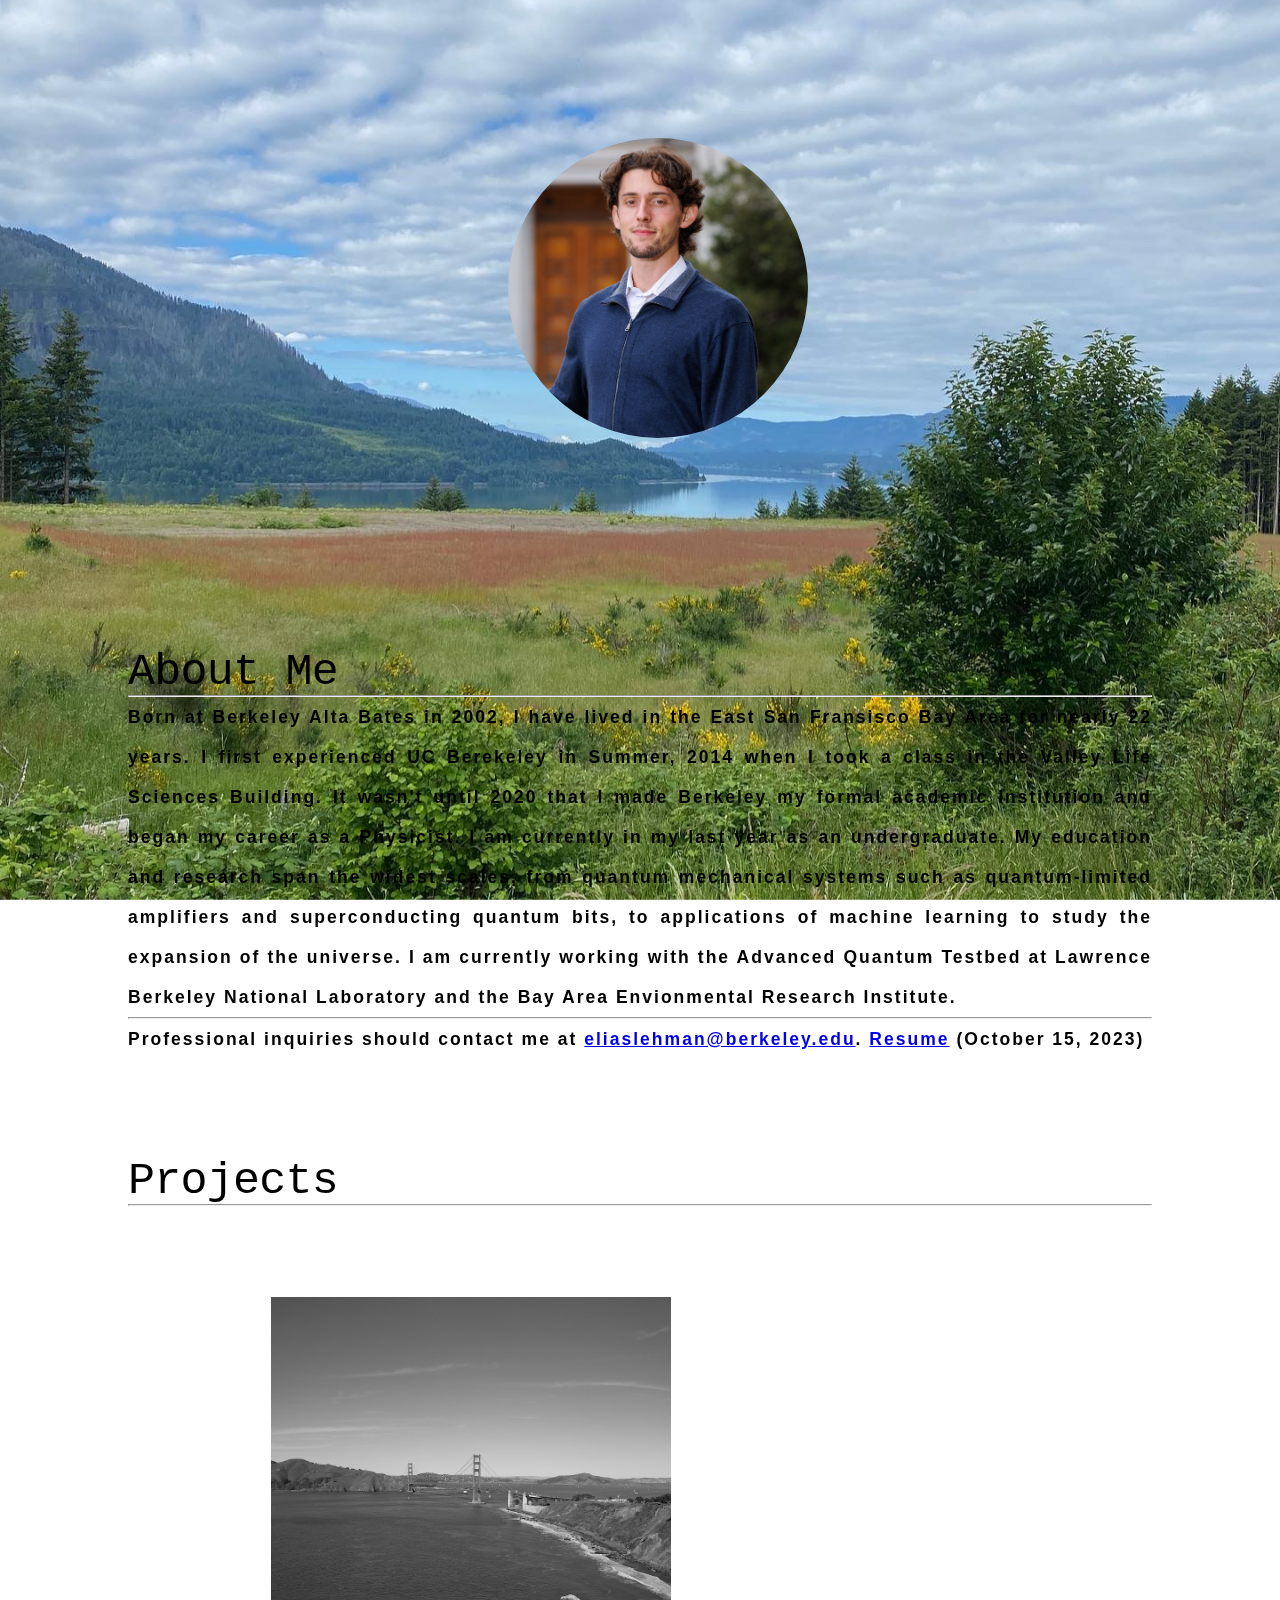
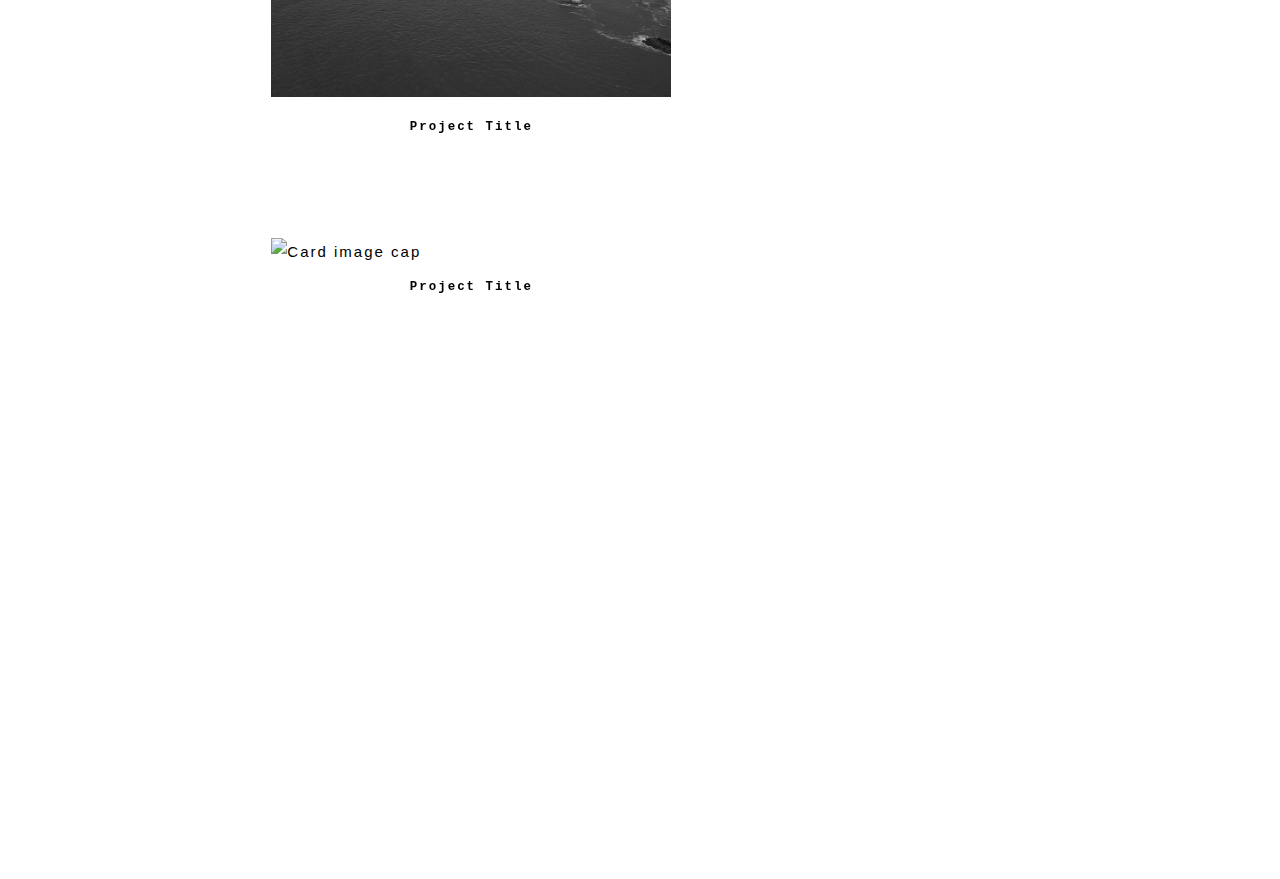
==== index.html @ db612910 "boiled down website" ====
<!DOCTYPE html>
<html lang="en">
    <head>
        <!-- Favicon -->
        <link rel="icon" type="image/png" href="images/logo.png">
        <!-- Tab name -->
        <title>EL | Home</title>
        <!-- Bootstrap core CSS -->
        <link rel="stylesheet" href="https://maxcdn.bootstrapcdn.com/bootstrap/4.0.0-alpha.6/css/bootstrap.min.css" integrity="sha384-rwoIResjU2yc3z8GV/NPeZWAv56rSmLldC3R/AZzGRnGxQQKnKkoFVhFQhNUwEyJ" crossorigin="anonymous">
        <!-- Social link CSS -->
        <link rel="stylesheet" href="https://use.fontawesome.com/releases/v5.7.2/css/all.css">
        <!-- Custom styles -->
        <link href="CSS/index.css" rel="stylesheet">
        <link href="CSS/common.css" rel="stylesheet">
        <!-- Roboto - Google Font -->
        <link href="https://fonts.googleapis.com/css?family=Roboto" rel="stylesheet">
        <meta name="viewport" content="width=device-width, initial-scale=1.0">
        <!-- Bootstrap core JavaScript -->
        <script src="https://ajax.googleapis.com/ajax/libs/jquery/3.2.1/jquery.min.js"></script>
        <script src="https://cdnjs.cloudflare.com/ajax/libs/popper.js/1.12.9/umd/popper.min.js" integrity="sha384-ApNbgh9B+Y1QKtv3Rn7W3mgPxhU9K/ScQsAP7hUibX39j7fakFPskvXusvfa0b4Q" crossorigin="anonymous"></script>
        <script src="https://maxcdn.bootstrapcdn.com/bootstrap/4.0.0/js/bootstrap.min.js" integrity="sha384-JZR6Spejh4U02d8jOt6vLEHfe/JQGiRRSQQxSfFWpi1MquVdAyjUar5+76PVCmYl" crossorigin="anonymous"></script>
        <script src="https://cdnjs.cloudflare.com/ajax/libs/holder/2.9.4/holder.min.js"></script>
        <script type="text/javascript" src='index.js'></script>
        <!-- ENABLES TOOLTIP -->
        <script>
        $(document).ready(function() {
        $('[data-toggle="tooltip"]').tooltip();
        });
        </script>
    </head>
    <body>
        <!--BODY OF THE WEBSITE + FIRST PARALLAX -->
        
       <div class="bgimg-1" style="background-color: black;">
            <!-- NAVBAR -->
            <img class="logo" style="object-fit: cover; position: fixed; width: 100%; height: 100%;" src="images/hood-river.JPG">
            <div class="caption">
                <span class="border">
                    <img class="profile" src="images/Elias Lehman_2022101_212020_Zach Franzen.png">
                </span>
            </div>
        </div>

        <div class="row" id="about">
            <div class="container">
                <h2 class="featurette-heading" style="font-size: 45px;">About Me</h2>
                <hr class="featurette-divider">
                <h3 class="lead"> 
                    Born at Berkeley Alta Bates in 2002, I have lived in the East San Fransisco Bay Area for nearly 22 years. 
                    I first experienced UC Berekeley in Summer, 2014 when I took a class in the Valley Life Sciences Building.
                    It wasn't until 2020 that I made Berkeley my formal academic institution and began my career as a Physicist.
                    I am currently in my last year as an undergraduate. 
                    My education and research span the widest scales, from quantum mechanical systems such as quantum-limited amplifiers and superconducting quantum bits, 
                    to applications of machine learning to study the expansion of the universe. 
                    I am currently working with the Advanced Quantum Testbed at Lawrence Berkeley National Laboratory and the Bay Area Envionmental Research Institute.
                    <hr class="featurette-divider">
                    Professional inquiries should contact me at <a href="mailto:eliaslehman@berkeley.edu">eliaslehman@berkeley.edu</a>. <a href="images/Lehman_Resume.pdf">Resume</a>
                    (October 15, 2023)
                </h3>
            </div>
        </div>

        <div class="row" id="projects">
            <div class="container">
                <h2 class="featurette-heading" style="font-size: 45px;">Projects</h2>
                <hr class="featurette-divider">

                <div class="row" style="justify-content: space-around;">
                    <div class="col">
                        <div class="rounded card">
                            <img class="rounded img-fluid" src="images/drone.jpeg" alt="Card image cap">
                            <div class="middle">Project Description</div>
                            <h5 class="card-text">Project Title</h5>
                        </div>
                    </div>
                    <div class="col">
                        <div class="rounded card">
                            <img class="rounded img-fluid" src="images/Andris Huang_2022101_211131_Zach Franzen.JPG" alt="Card image cap">
                            <h5 class="card-text">Project Title</h5>
                        </div>
                    </div>
                </div>

            </div>
        </div>
<!-- 
        <div class="row" id="team" style="text-align: center;">
            <div class="container">
                <h2 class="featurette-heading" style="font-size: 45px;">Projects
                <hr class="featurette-divider" style="color: white;">
            </div>
            <div class="row" style="justify-content: space-around;">
                <div class="col">
                    <div class="rounded card">
                        <img class="rounded img-fluid" src="images/Andris Huang_2022101_211131_Zach Franzen.JPG" alt="Card image cap">
                        <div class="middle">I am a 3rd year undergraduate student in Physics and CS. My past with quantum computing predates my first year at Berkeley. Personally, I’m a physicist by heart and a strong believer of the Bousso-Susskind Multiverse Interpretation of Quantum Mechanics. Reach out to me on 
                            <a href="https://www.linkedin.com/in/andris-huang/">LinkedIn</a> or <a href="mailto:andrewhz@berkeley.edu">email</a>!
                        </div>
                        <h5 class="card-text">Andris Huang</br>Co-President</br>Physics & CS</h5>
                    </div>
                </div>
                <div class="col">
                    <div class="rounded card">
                        <img class="rounded img-fluid" src="images/Jenny.png" alt="Card image cap">
                        <div class="middle">Hi, I'm a second year physics and CS undergrad who loves both the hardware and theory aspect of quantum computing, currently doing research on superconducting qubits. I was part of QCB's student-led research group focusing on quantum simulation. In my free time, I enjoy going on long walks and bouldering. Feel free to reach out to me via <a href="https://www.linkedin.com/in/jenny-chen-a64274255/">LinkedIn</a> or <a href="mailto:jennychen42@berkeley.edu">email</a>, or you can usually find me in the physics building!</div>
                        <h5 class="card-text">Jenny Chen</br>Co-President</br>Physics & CS</h5>
                    </div>
                </div>
            </div>
            <div class="row" style="justify-content: space-around;">
                <div class="col">
                    <div class="rounded card">
                        <img class="rounded img-fluid" src="images/Samyak Surti_2022101_212409_Zach Franzen.JPG" alt="Card image cap">
                        <div class="middle">Hey guys, my name is Samyak, I'm a 3rd-year double-majoring in Mathematics and Computer Science. I'm very interested in quantum error correction, especially QLDPC codes. This term, I'll be helping organize QC@B's Quantum Undergraduate Opportunities in Research Program. In the past, I co-led the club's journal club. You can reach me at my <a href="https://www.linkedin.com/in/spsurti/">LinkedIn</a> or my <a href="mailto:spsurti@berkeley.edu">email</a>!
                        </div>
                        <h5 class="card-text">Samyak Surti</br>VP of Research</br>Math & Computer Science</h5>
                    </div>
                </div>
                <div class="col" style="width: 50%;">
                    <div class="rounded card">
                        <img class="rounded img-fluid" src="images/NathanS.jpg" alt="Card image cap">
                        <div class="middle">I'm Nathan, a Physics / Math major graduating in 2025. I'm interested in quantum information, particularly algorithmic improvements and experimental AMO. I also like to play the clarinet and read books, so if you have any recommendations please send them my way!</div>
                        <h5 class="card-text">Nathan Song</br>VP of External</br>Physics & Math</h5>
                    </div>
                </div>
            </div>
            <div class="row" style="justify-content: space-around;">
                <div class="col">
                    <div class="rounded card">
                        <img class="rounded img-fluid" src="images/Elias Lehman_2022101_212020_Zach Franzen.JPG" alt="Card image cap">
                        <div class="middle">Hey, Elias here. I'm a former Co-President of QCB and researcher at the Institue for Quantum Computing. I currently research superconducting qubits at LBNL's Advanced Quantum Testbed and manage this website. I love talking science, philosophy, music, and cuisine. Ping me for coffee this Fall via <a href="https://www.linkedin.com/in/elias-lehman/">LinkedIn</a> or <a href="mailto:eliaslehman@berkeley.edu">email</a>.
                        </div>
                        <h5 class="card-text">Elias Lehman</br>Community Lead</br>Physics & EECS (minor)</h5>
                    </div>
                </div>
            </div>
        </div> -->

        
        <!-- FOOTER -->
        <!--#include file="footer.shtml" -->
    </body>
</html>
---- CSS/index.css ----
body,
html {
    height: 100%;
    margin: 0;
    font: 400 15px/1.8 "Verdana", sans-serif;
    letter-spacing: 2px;
    color: #000000;
    /*"Open Sans", "Helvetica Neue", Helvetica, Arial, sans-serif;*/
    max-width: 100%;
    /*overflow-x: hidden;*/
}

.bgimg-1,
.bgimg-2,
.bgimg-3 {
    background-attachment: fixed;
    background-position: center;
    background-repeat: no-repeat;
    background-size: cover;
    position: relative;
}

.profile { 
    height: 15em;
    width: 15em;
    border-radius: 50%;
    object-fit: cover;
}

.video .overlay {
    height: 100%;
    width: 100%;
    position: absolute;
    top: 0px;
    left: 0px;
    z-index: 2;
    background: rgb(0, 0, 0);
}

.p {
    color: #232323;
}

.h1 {
    color: #232323;
}

.h2 {
    color: #232323;
}

.h3 {
    color: #000000;
}

.h4 {
    color: #000000;
}

.bgimg-1 {

    /*background-color: #1E1E1E;*/
    /*background: linear-gradient(to right, #282828, #1E1E1E);*/
    height: 600px;
    opacity: 1;
}

.row {
    align-items: center; 
    position: relative;
    background-color: rgba(255, 255, 255, 0);
    padding: 50px 10%;
    /*text-align: justify;*/
}

.fade-in-section {
    opacity: 0;
    transform: translateY(20vh);
    visibility: hidden;
    transition: opacity 0.6s ease-out, transform 1.2s ease-out, visibility 1200ms ease-out;
    will-change: opacity, transform, visibility;
  }

.fade-in-section.is-visible {
    opacity: 1;
    transform: none;
    visibility: visible;
}

.lead {
    text-align: justify;
}

.carousel-item {
    height: 600px;
    width: 100%;
}

.carousel-inner{
    align-items: bottom;
    width: 100%;
}

.iframe {
    box-shadow: 0px 0px 50px 0px rgba(255, 255, 255, 0.575);
}

.carousel-caption {
    justify-content: center;
    align-items: center;
    padding: 30px;
    background-color: rgb(255, 255, 255);
}

.rounded {
    background-color: rgb(255, 255, 255);
}

.card {
    height: 500px;
    width: 400px;
    margin: 5%;
}

.card:hover {
    box-shadow: 0px 0px 40px 0 rgba(255, 255, 255, 0.273);
}

.rounded.img-fluid {
    height: 400px;
    width: 400px;
    margin-bottom: .75rem;
    object-fit: cover;
    object-position: top;
    backface-visibility: hidden;
}

.card-text {
    font-family: 'Courier New', Courier, monospace;
    text-align: center;
    color: black;
}

.card-text > h5 {
    font-size: 16px;
    letter-spacing: 2px;
    font-weight: 400;
    text-transform: uppercase;
}

.card-text > p {
    font-size: 13px;
    font-weight: bold;
    margin-bottom: 0;
}

.card-text > span {
    color: rgb(0, 0, 0);
    font-weight: 400;
    font-size: 1rem;
}

.middle {
    width: 100%;
    height: 80%;
    opacity: 0;
    color: black;
    position: absolute;
    top: 40%;
    left: 50%;
    transform: translate(-50%, -50%);
    -ms-transform: translate(-50%, -50%)
}

.middle:hover {
    background-color: rgba(255, 255, 255, 0.72);
    font-family: 'Courier New', Courier, monospace;
    backdrop-filter: blur(2px);
    animation: fadeIn 1s 1 forwards;
    -webkit-animation: fadeIn 1s 1 forwards;
    -moz-animation: fadeIn 1s 1 forwards;
    -o-animation: fadeIn 1s 1 forwards;
    -ms-animation: fadeIn 1s 1 forwards;
}

.text {
    background-color: #4CAF50;
    color: white;
    font-size: 16px;
    padding: 16px 32px;
}

/*.bgimg-2 {
background-image: url("https://cdn.nanalyze.com/uploads/2016/01/Quantum-Computing-Companies-Teaser.jpeg");
min-height: 50%;
}

.bgimg-3 {
background-image: url("https://static1.squarespace.com/static/5254683be4b0dd64d4afd300/t/56719f961115e02bda9e97e3/1442853903779/shutterstock_149651078.jpg?format=2500w");
min-height: 400px;
}*/

.caption {
    position: absolute;
    left: 0;
    top: 20%;
    width: 100%;
    text-align: center;
    color: white;
    padding: 18px;
    font-size: 20px;
    letter-spacing: 4px;
    font-family: 'Roboto', sans-serif;
}

.header-text h3 {
    font-size: 85px;
    letter-spacing: 10px;
}




/*.header-animation {
    margin-top:125px;
    width: 100%;
    height: 100px;
}*/

.anim {
    margin-top: 5%;
    width: 100%;
    height: 100px;
}




/*! CSS Used from: Embedded */

* {
    margin: 0;
    padding: 0;
}

.demo a {
    /*position: absolute;*/
    /*bottom: 20px;*/
    left: 50%;
    z-index: 2;
    display: inline-block;
    -webkit-transform: translate(0, -50%);
    transform: translate(0, -50%);
    color: #fff;
    font-family: 'Roboto', sans-serif;
    letter-spacing: .1em;
    text-decoration: none;
    transition: opacity .3s;
    font-size: 18px;
}

.demo a:hover {
    opacity: .5;
}

#section01 a {
    padding-top: 50px;
}

#section01 a span {
    position: absolute;
    top: 0;
    left: 50%;
    width: 24px;
    height: 24px;
    margin-left: -12px;
    border-left: 1px solid #fff;
    border-bottom: 1px solid #fff;
    -webkit-transform: rotate(-45deg);
    transform: rotate(-45deg);
    box-sizing: border-box;
}

/*** UTILS ***/
@keyframes fadeIn  {
    0% { opacity: 0; }
    100% { opacity: 1; }
}

@-moz-keyframes fadeIn {
    0% { opacity: 0; }
    100% { opacity: 1; }
}

@-webkit-keyframes fadeIn {
    0% { opacity: 0; }
    100% { opacity: 1; }
}

@-o-keyframes fadeIn {
    0% { opacity: 0; }
    100% { opacity: 1; }
}

@-ms-keyframes fadeIn {
    0% { opacity: 0; }
    100% { opacity: 1; }
}

@keyframes fadeOut {
    0% { opacity: 1; }
    100% { opacity: 0.3; }
}

@-moz-keyframes fadeOut {
    0% { opacity: 1; }
    100% { opacity: 0.3; }
}

@-webkit-keyframes fadeOut {
    0% { opacity: 1; }
    100% { opacity: 0.3; }
}

@-o-keyframes fadeOut {
    0% { opacity: 1; }
    100% { opacity: 0.3; }
}

@-ms-keyframes fadeOut {
    0% { opacity: 1; }
    100% { opacity: 0.3; }
}
---- CSS/common.css ----
/* CSS FILE FOR COMMON ELEMENTS */
.navbar.navbar-toggleable-md.navbar-light.bg-faded {
  position: fixed;
  z-index: 16;
  width: 100%;
  background-color: rgb(137, 191, 218);
  background: rgb(137, 191, 218);
  border-color: transparent;
}

.navbar-collapse.collapse.show {
  z-index: 1;
}

.navbar-light .navbar-toggler-icon {
  background-image: url("data:image/svg+xml;charset=utf8,%3Csvg viewBox='0 0 32 32' xmlns='http://www.w3.org/2000/svg'%3E%3Cpath stroke='white' stroke-width='2' stroke-linecap='round' stroke-miterlimit='10' d='M4 8h24M4 16h24M4 24h24'/%3E%3C/svg%3E");
}

.navbar-light .navbar-nav .nav-link {
  font-family: 'Verdana', monospace;
  color: rgb(255, 255, 255);
}

.navbar-light .navbar-nav .nav-link.active {
  font-family: 'Verdana', Courier, monospace;
  color: rgb(255, 255, 255);
}

.navbar-light .navbar-nav .nav-link:hover {
  font-family: 'Verdana', monospace;
  color: rgb(215, 244, 255);
}

.navbar-nav li:hover > ul.dropdown-menu {
  font-family: 'Verdana', monospace;
  display: block;
}

/*.photo-credits {
  color: white;
  font-size: 10px; 
  position: absolute; 
  bottom: 0; right: 0
}*/
.navbar-brand > img {
  display: block;
  max-width: 150px;
  max-height: 50px;
  width: auto;
  height: auto;
}

.button {
  font-family: 'Courier New';
  color: black;
  padding: 16px 32px;
  text-align: center;
  text-decoration: none;
  display: inline-block;
  font-size: 16px;
  margin: 4px 2px;
  transition-duration: 0.2s;
  cursor: pointer;
  box-shadow: 0 12px 16px 0 rgba(255, 255, 255, 0.448);
}

.button1 {
  background-color: white; 
  box-shadow: 0px 0px 40px 0 rgba(0, 0, 0, 0.273);
  font-family: 'Verdana', monospace;
  color: black; 
}

.button1:hover {
  background-color: black; 
  color: white; 
  text-decoration: none;
}

.featurette-heading {
  font-family: 'Verdana', monospace;
  color: #000000;
  font-weight: 300;
  line-height: 1;
  letter-spacing: -.05rem;
}

.Header {
  height: 100%;
  font-family: 'Courier New';
  font-size: 70px;
  color: rgb(0, 0, 0);
  position: relative;
  text-align: center;
  padding: 50px 10%;
  background-color: #00000046;
  /*text-align: justify;*/
}

.a {
  color: #c7cdff;
}

.a:hover {
  color: #ffffff;
}

.lead {
  line-height: 40px;
}

.h4, h3, p {
  color: rgb(0, 0, 0);
  font-family:'Trebuchet MS', 'Lucida Sans Unicode', 'Lucida Grande', 'Lucida Sans', Arial, sans-serif;
}

.bgimg-2 {

  /*background-image: url(../images/image2.png);*/
  /*background-color: #1E1E1E;*/
  /*background: linear-gradient(to right, #282828 , #1E1E1E);*/
  /*min-height: 135px;*/
  margin-bottom: 50px;
  position: relative;
  background-attachment: fixed;
  background-position: center;
  background-repeat: no-repeat;
  background-size: cover;
}

.footer {
  position: relative;  /*overflow-x: hidden;*/
  width: 100%;
}

.footer > .row {
  color: rgb(255, 255, 255);
  background-color: #000000;
  padding: 50px 80px;
  text-align: justify;
  max-width: 100%;
  margin-left: auto;
  margin-right: auto;  /*min-width:100%;*/
}

.col-sm-4 {
  text-align: center;
}

/* Turn off parallax scrolling for tablets and phones */
@media only screen and (max-device-width:1024px) {
  .bgimg-1, .bgimg-2, .bgimg-3 {
    background-attachment: scroll;
  }

}
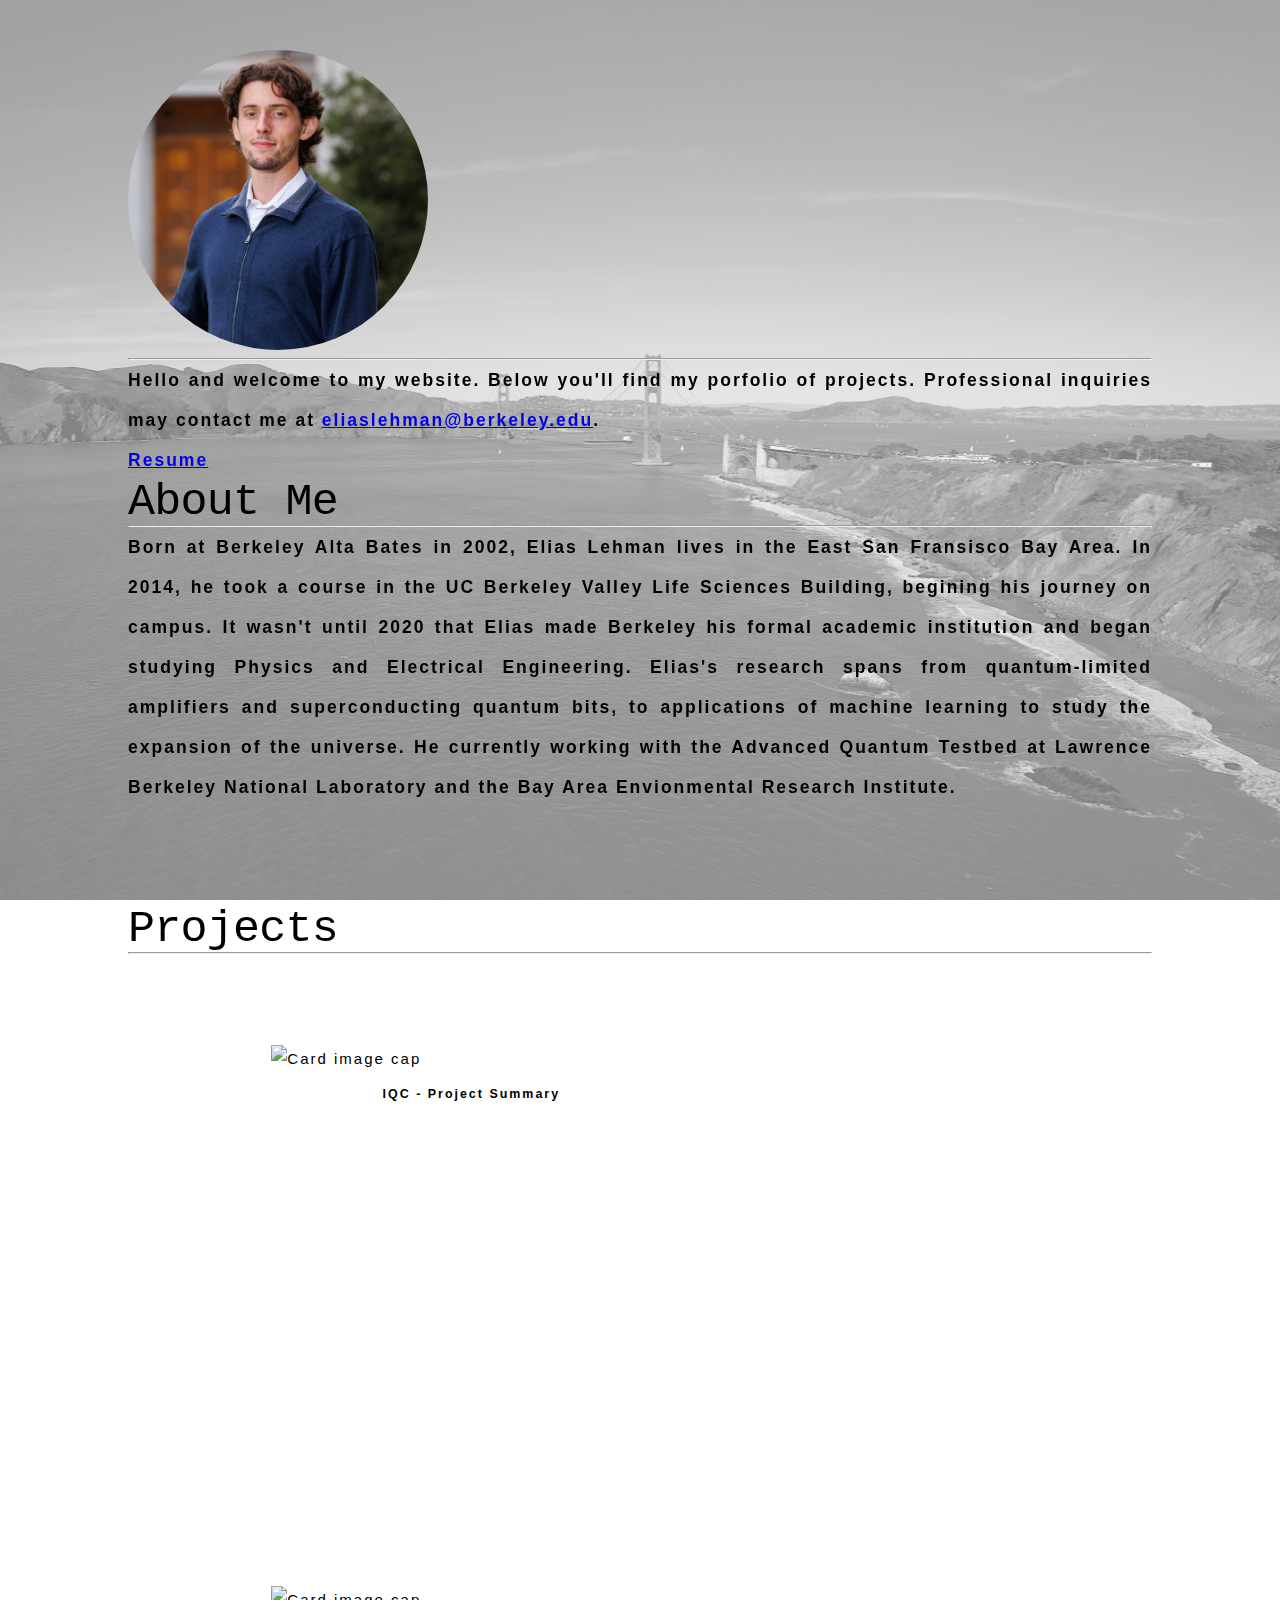
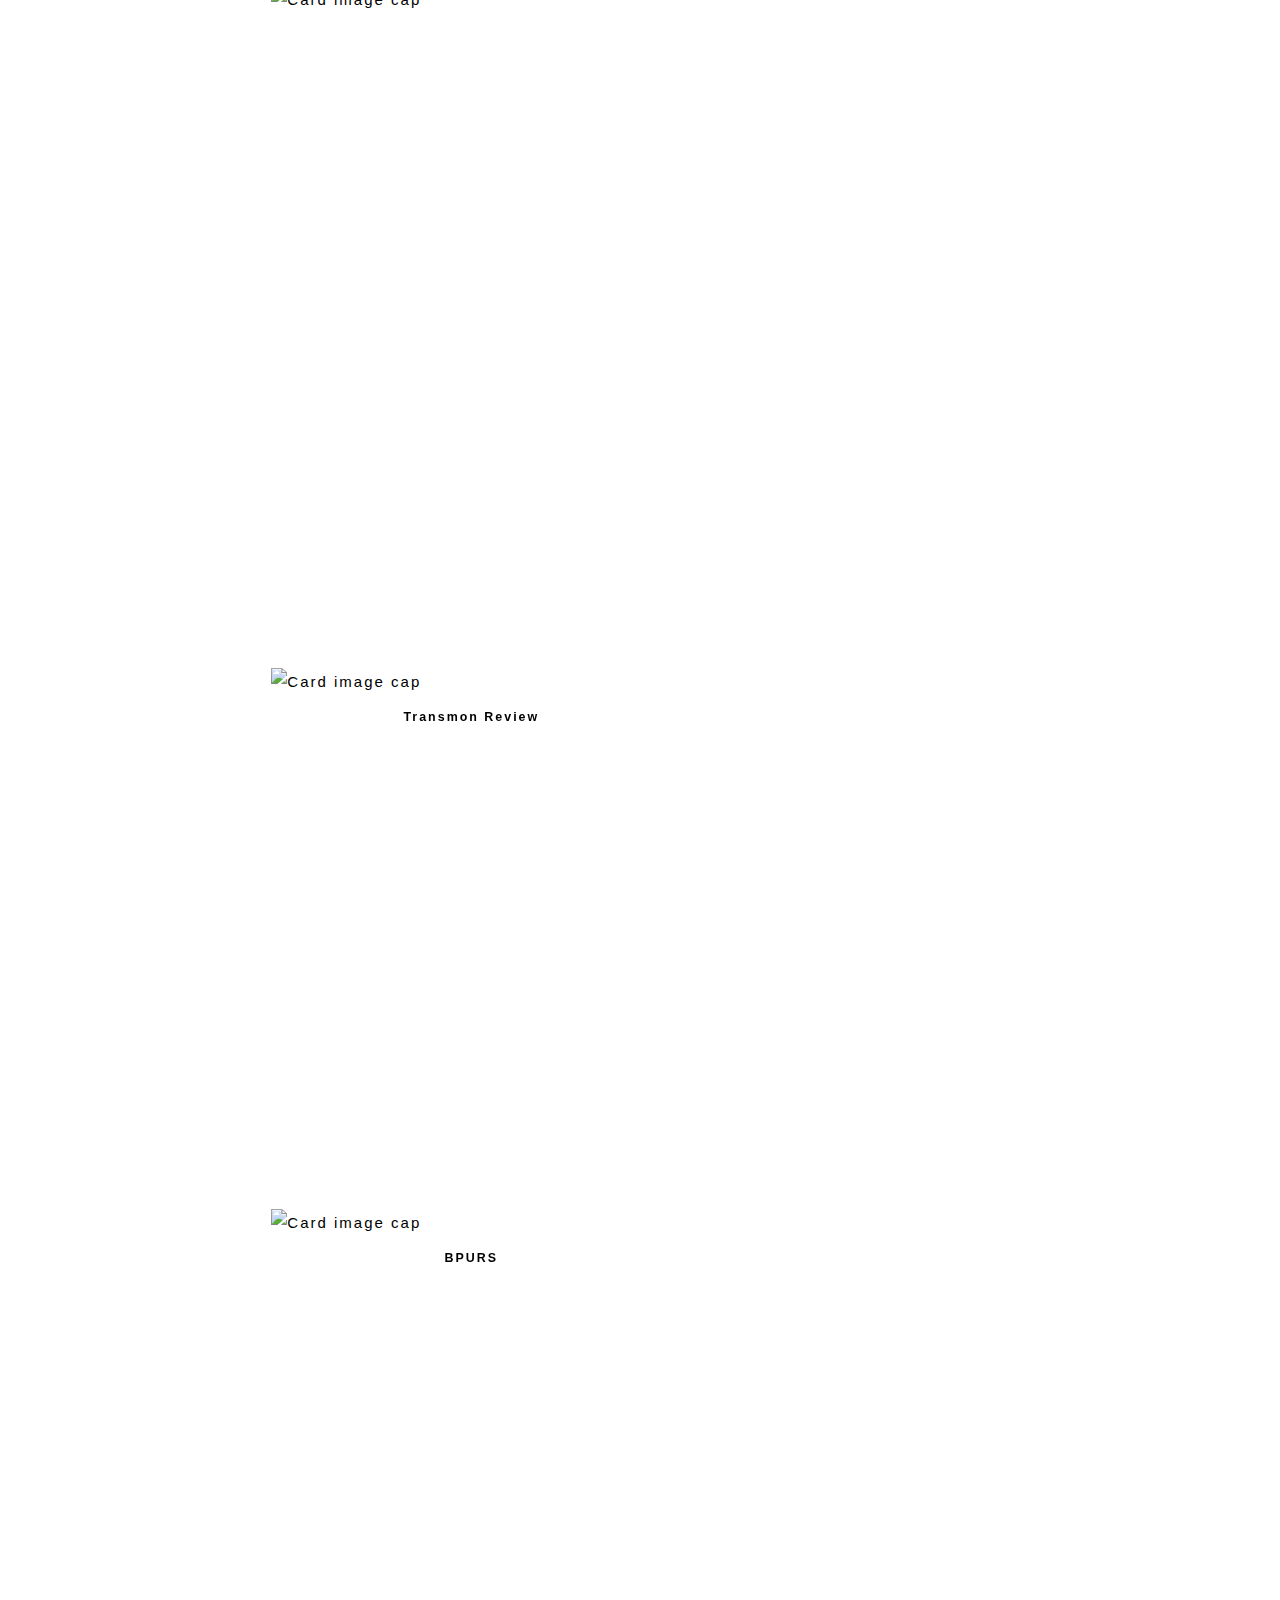
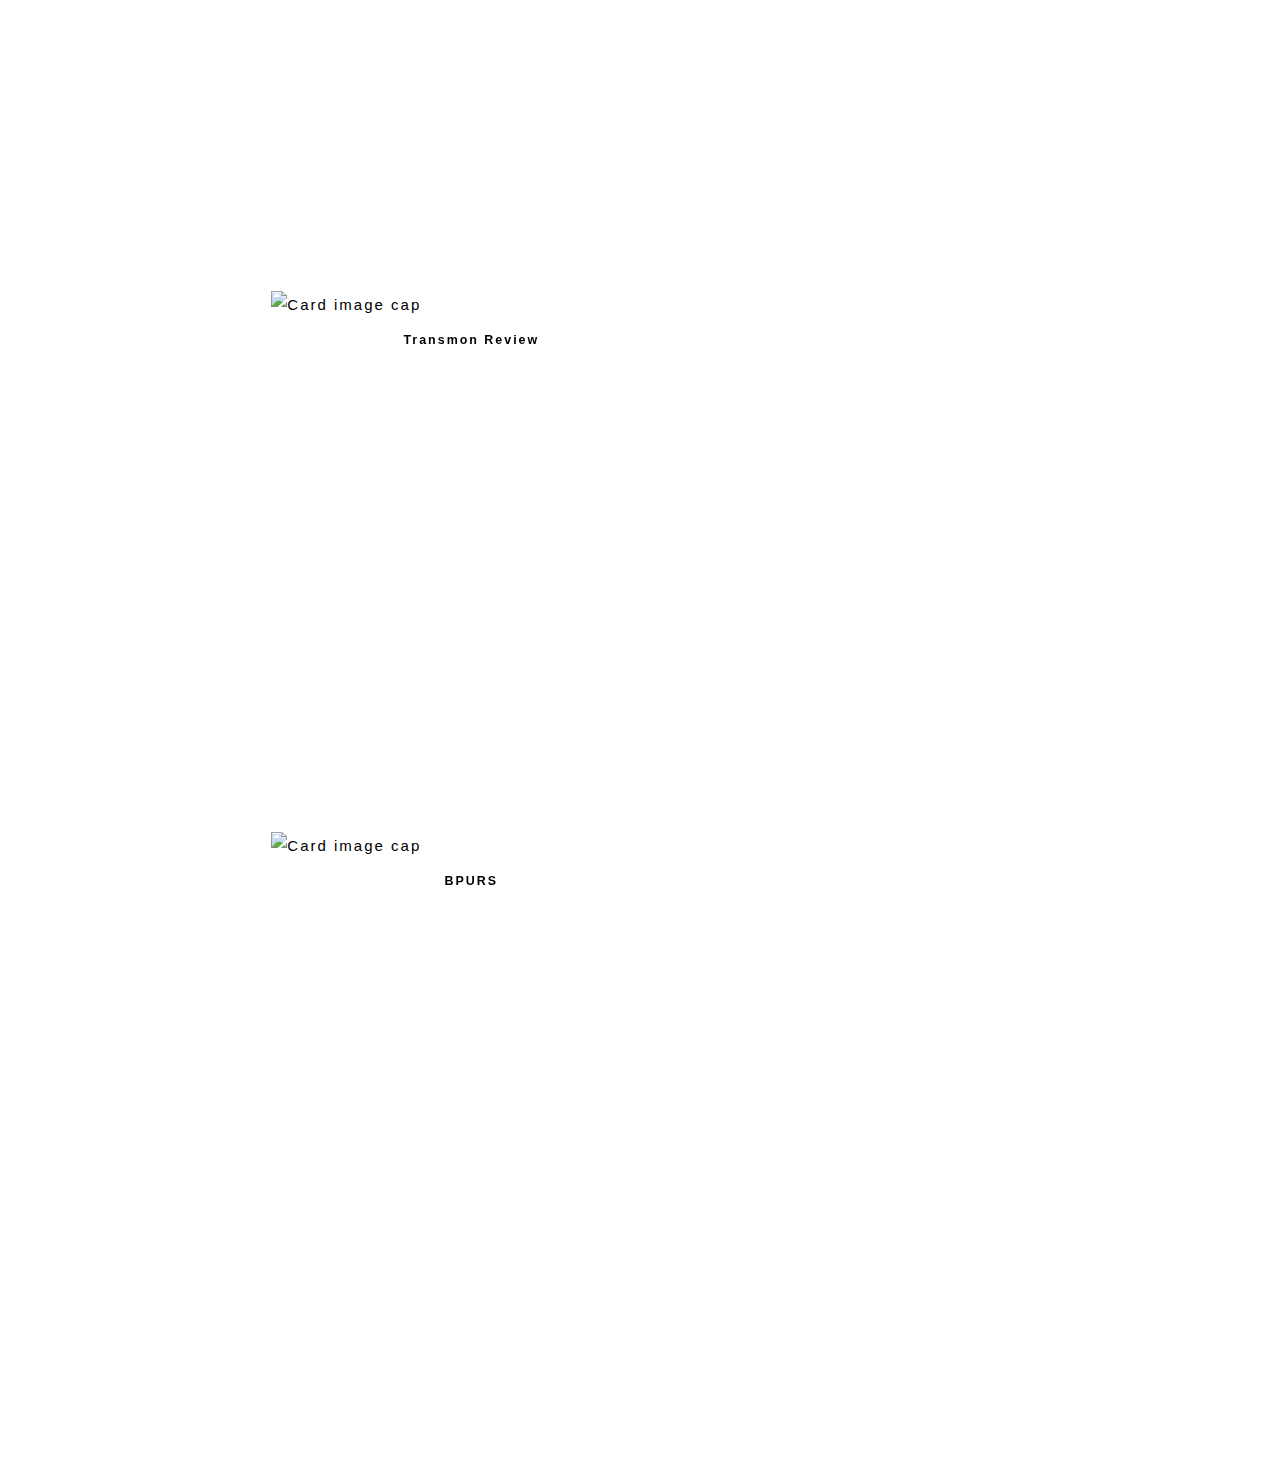
==== commit d0026af6: "draft 1" ====
--- a/index.html
+++ b/index.html
@@ -33,56 +33,91 @@
         
        <div class="bgimg-1" style="background-color: black;">
             <!-- NAVBAR -->
-            <img class="logo" style="object-fit: cover; position: fixed; width: 100%; height: 100%;" src="images/hood-river.JPG">
-            <div class="caption">
-                <span class="border">
+            <img class="logo" style="object-fit: cover; position: fixed; width: 100%; height: 100%;" src="images/drone.jpeg">
+            <div class="row" id="about">
+                <div class="col">
                     <img class="profile" src="images/Elias Lehman_2022101_212020_Zach Franzen.png">
-                </span>
+                    <hr class="featurette-divider">
+                    <h3 class="lead"> 
+                        Hello and welcome to my website. Below you'll find my porfolio of projects. 
+                        Professional inquiries may contact me at <a href="mailto:eliaslehman@berkeley.edu">eliaslehman@berkeley.edu</a>. 
+                        <br>
+                        <a href="images/Lehman_Resume.pdf">Resume</a>
+                    </h3>
+                </div>
+                <div class="col">
+                    <h2 class="featurette-heading" style="font-size: 45px;">About Me</h2>
+                    <hr class="featurette-divider">
+                    <h3 class="lead"> 
+                        Born at Berkeley Alta Bates in 2002, Elias Lehman lives in the East San Fransisco Bay Area. 
+                        In 2014, he took a course in the UC Berkeley Valley Life Sciences Building, begining his journey on campus.
+                        It wasn't until 2020 that Elias made Berkeley his formal academic institution and began studying Physics and Electrical Engineering.
+        
+                        Elias's research spans from quantum-limited amplifiers and superconducting quantum bits, 
+                        to applications of machine learning to study the expansion of the universe. 
+                        He currently working with the Advanced Quantum Testbed at Lawrence Berkeley National Laboratory and the Bay Area Envionmental Research Institute.
+                    </h3>
+                </div>
+            </div>
+    
+            <div class="row" id="projects">
+                <div class="container">
+                    <h2 class="featurette-heading" style="font-size: 45px;">Projects</h2>
+                    <hr class="featurette-divider">
+    
+                    <div class="row" style="justify-content: space-around; background-color: rgba(255, 255, 255, 0)">
+                        <div class="col">
+                            <div class="rounded card">
+                                <img class="rounded img-fluid" src="projects/Qudit_Parametric_Gate_Report.pdf" alt="Card image cap">
+                                <div class="middle">Project Description</div>
+                                <h5 class="card-text">IQC - Project Summary</h5>
+                            </div>
+                        </div>
+                        <div class="col">
+                            <div class="rounded card">
+                                <img class="rounded img-fluid" src="projects/X_ray_redshift_regression.pdf" alt="Card image cap">
+                                <div class="middle">Project Description</div>
+                                <h5 class="card-text"></h5>
+                            </div>
+                        </div>
+                    </div>
+                    <div class="row" style="justify-content: space-around; background-color: rgba(255, 255, 255, 0)">
+                        <div class="col">
+                            <div class="rounded card">
+                                <img class="rounded img-fluid" src="projects/EE_130_IC_Devices.pdf" alt="Card image cap">
+                                <div class="middle">Project Description</div>
+                                <h5 class="card-text">Transmon Review</h5>
+                            </div>
+                        </div>
+                        <div class="col">
+                            <div class="rounded card">
+                                <img class="rounded img-fluid" src="projects/Mapping_SC_Qubit_Hamiltonians.pdf" alt="Card image cap">
+                                <div class="middle">Project Description</div>
+                                <h5 class="card-text">BPURS </h5>
+                            </div>
+                        </div>
+                    </div>
+                    <div class="row" style="justify-content: space-around; background-color: rgba(255, 255, 255, 0)">
+                        <div class="col">
+                            <div class="rounded card">
+                                <img class="rounded img-fluid" src="projects/C191_Transmon_Qubits.pdf" alt="Card image cap">
+                                <div class="middle">Project Description</div>
+                                <h5 class="card-text">Transmon Review</h5>
+                            </div>
+                        </div>
+                        <div class="col">
+                            <div class="rounded card">
+                                <img class="rounded img-fluid" src="projects/BPURS Poster Session  Spring 2023.pdf" alt="Card image cap">
+                                <div class="middle">Project Description</div>
+                                <h5 class="card-text">BPURS </h5>
+                            </div>
+                        </div>
+                    </div>
+                </div>
             </div>
         </div>
 
-        <div class="row" id="about">
-            <div class="container">
-                <h2 class="featurette-heading" style="font-size: 45px;">About Me</h2>
-                <hr class="featurette-divider">
-                <h3 class="lead"> 
-                    Born at Berkeley Alta Bates in 2002, I have lived in the East San Fransisco Bay Area for nearly 22 years. 
-                    I first experienced UC Berekeley in Summer, 2014 when I took a class in the Valley Life Sciences Building.
-                    It wasn't until 2020 that I made Berkeley my formal academic institution and began my career as a Physicist.
-                    I am currently in my last year as an undergraduate. 
-                    My education and research span the widest scales, from quantum mechanical systems such as quantum-limited amplifiers and superconducting quantum bits, 
-                    to applications of machine learning to study the expansion of the universe. 
-                    I am currently working with the Advanced Quantum Testbed at Lawrence Berkeley National Laboratory and the Bay Area Envionmental Research Institute.
-                    <hr class="featurette-divider">
-                    Professional inquiries should contact me at <a href="mailto:eliaslehman@berkeley.edu">eliaslehman@berkeley.edu</a>. <a href="images/Lehman_Resume.pdf">Resume</a>
-                    (October 15, 2023)
-                </h3>
-            </div>
-        </div>
-
-        <div class="row" id="projects">
-            <div class="container">
-                <h2 class="featurette-heading" style="font-size: 45px;">Projects</h2>
-                <hr class="featurette-divider">
-
-                <div class="row" style="justify-content: space-around;">
-                    <div class="col">
-                        <div class="rounded card">
-                            <img class="rounded img-fluid" src="images/drone.jpeg" alt="Card image cap">
-                            <div class="middle">Project Description</div>
-                            <h5 class="card-text">Project Title</h5>
-                        </div>
-                    </div>
-                    <div class="col">
-                        <div class="rounded card">
-                            <img class="rounded img-fluid" src="images/Andris Huang_2022101_211131_Zach Franzen.JPG" alt="Card image cap">
-                            <h5 class="card-text">Project Title</h5>
-                        </div>
-                    </div>
-                </div>
-
-            </div>
-        </div>
+        
 <!-- 
         <div class="row" id="team" style="text-align: center;">
             <div class="container">
--- a/CSS/index.css
+++ b/CSS/index.css
@@ -21,10 +21,15 @@
 }
 
 .profile { 
-    height: 15em;
-    width: 15em;
+    height: 20em;
+    width: 20em;
     border-radius: 50%;
     object-fit: cover;
+    animation: fadeIn 1s 1 forwards;
+    -webkit-animation: fadeIn 1s 1 forwards;
+    -moz-animation: fadeIn 1s 1 forwards;
+    -o-animation: fadeIn 1s 1 forwards;
+    -ms-animation: fadeIn 1s 1 forwards;
 }
 
 .video .overlay {
@@ -68,8 +73,13 @@
 .row {
     align-items: center; 
     position: relative;
-    background-color: rgba(255, 255, 255, 0);
+    background-color: rgba(255, 255, 255, 0.472);
     padding: 50px 10%;
+    animation: fadeIn 1s 1 forwards;
+    -webkit-animation: fadeIn 1s 1 forwards;
+    -moz-animation: fadeIn 1s 1 forwards;
+    -o-animation: fadeIn 1s 1 forwards;
+    -ms-animation: fadeIn 1s 1 forwards;
     /*text-align: justify;*/
 }
 
@@ -136,7 +146,6 @@
 }
 
 .card-text {
-    font-family: 'Courier New', Courier, monospace;
     text-align: center;
     color: black;
 }
@@ -174,7 +183,6 @@
 
 .middle:hover {
     background-color: rgba(255, 255, 255, 0.72);
-    font-family: 'Courier New', Courier, monospace;
     backdrop-filter: blur(2px);
     animation: fadeIn 1s 1 forwards;
     -webkit-animation: fadeIn 1s 1 forwards;
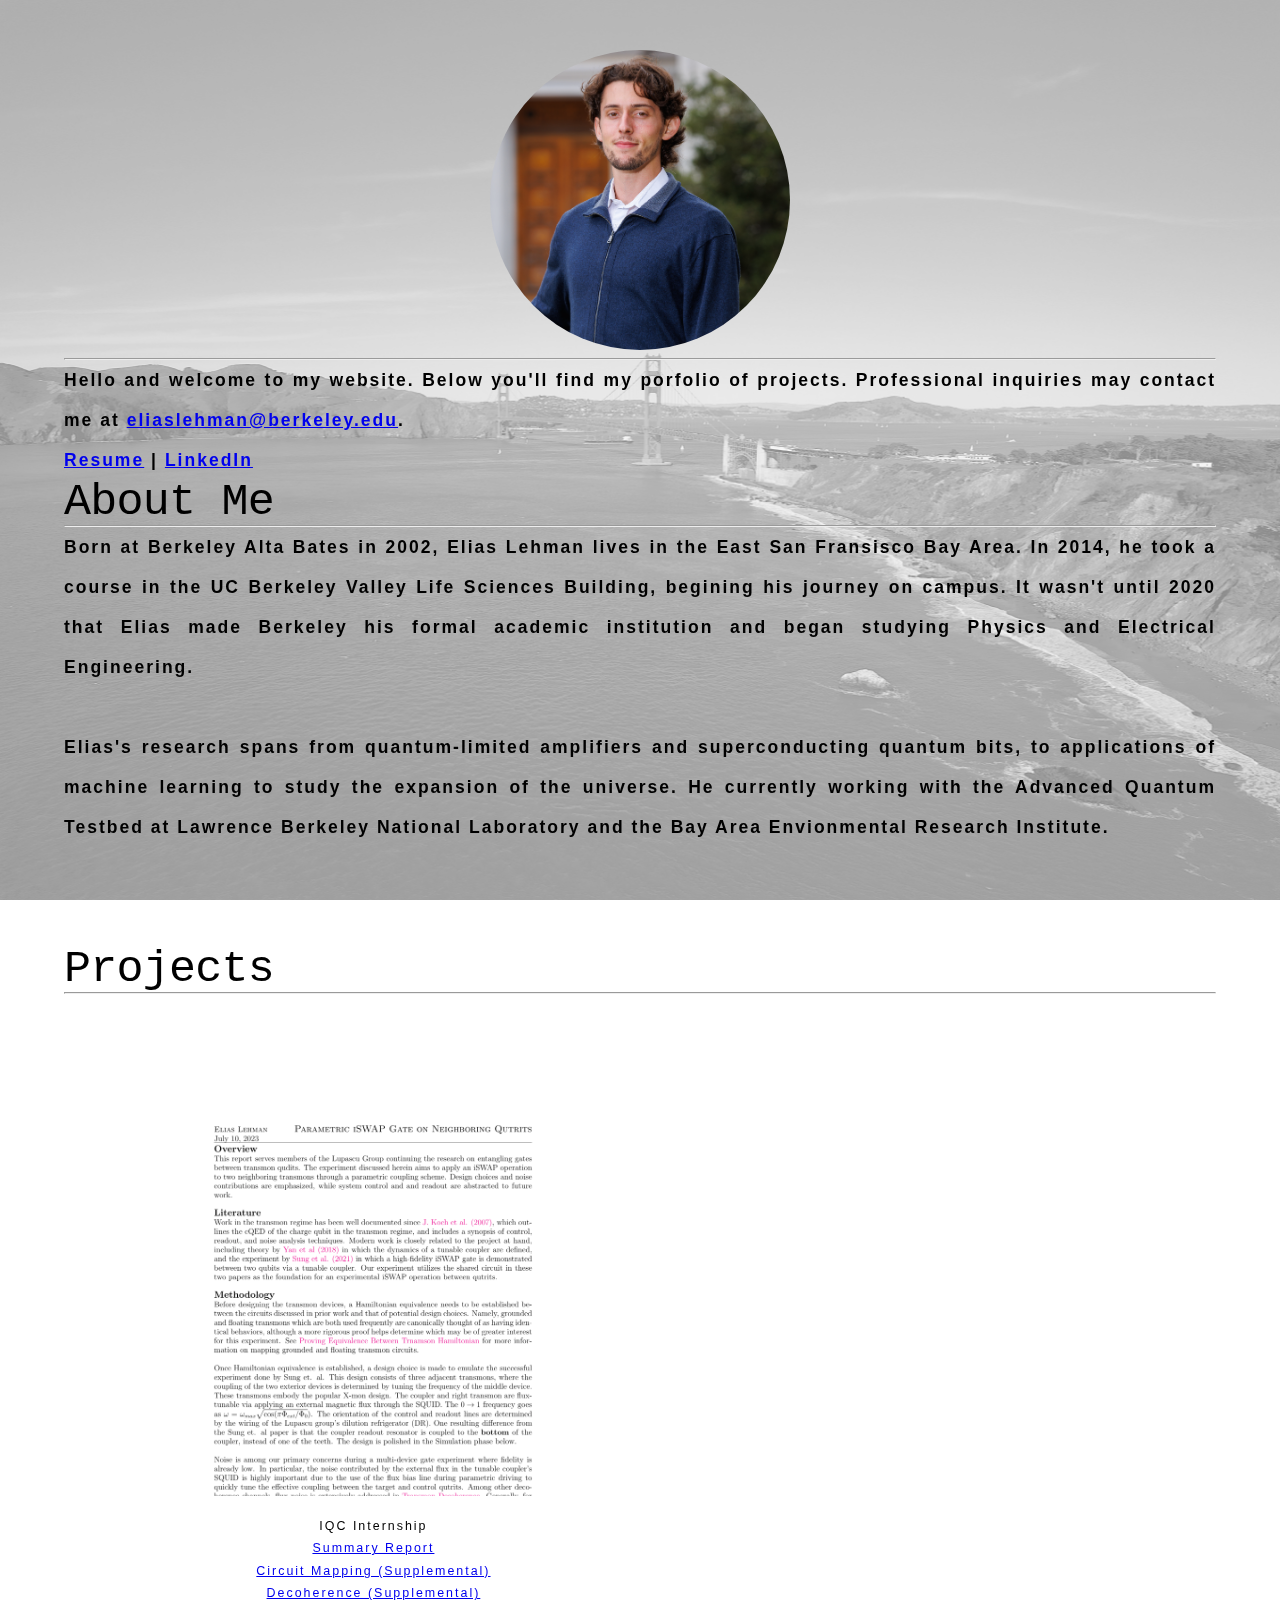
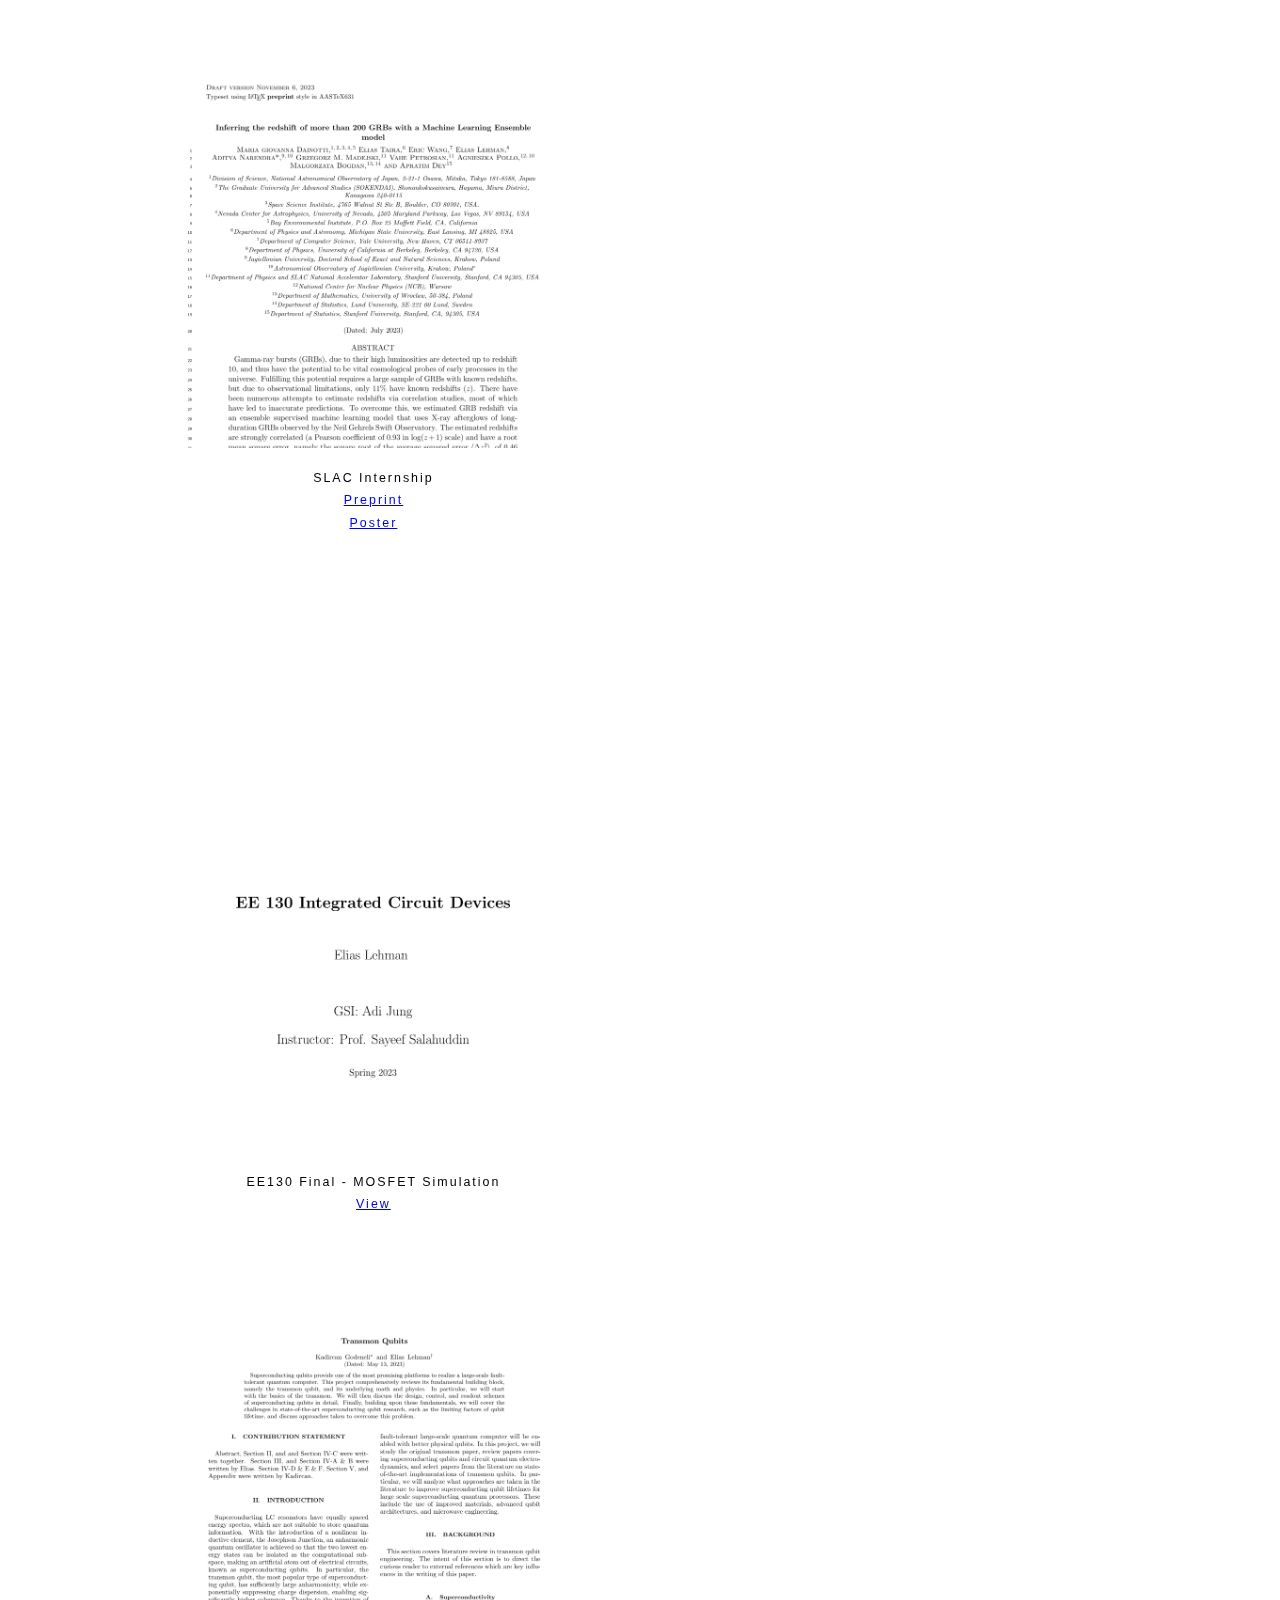
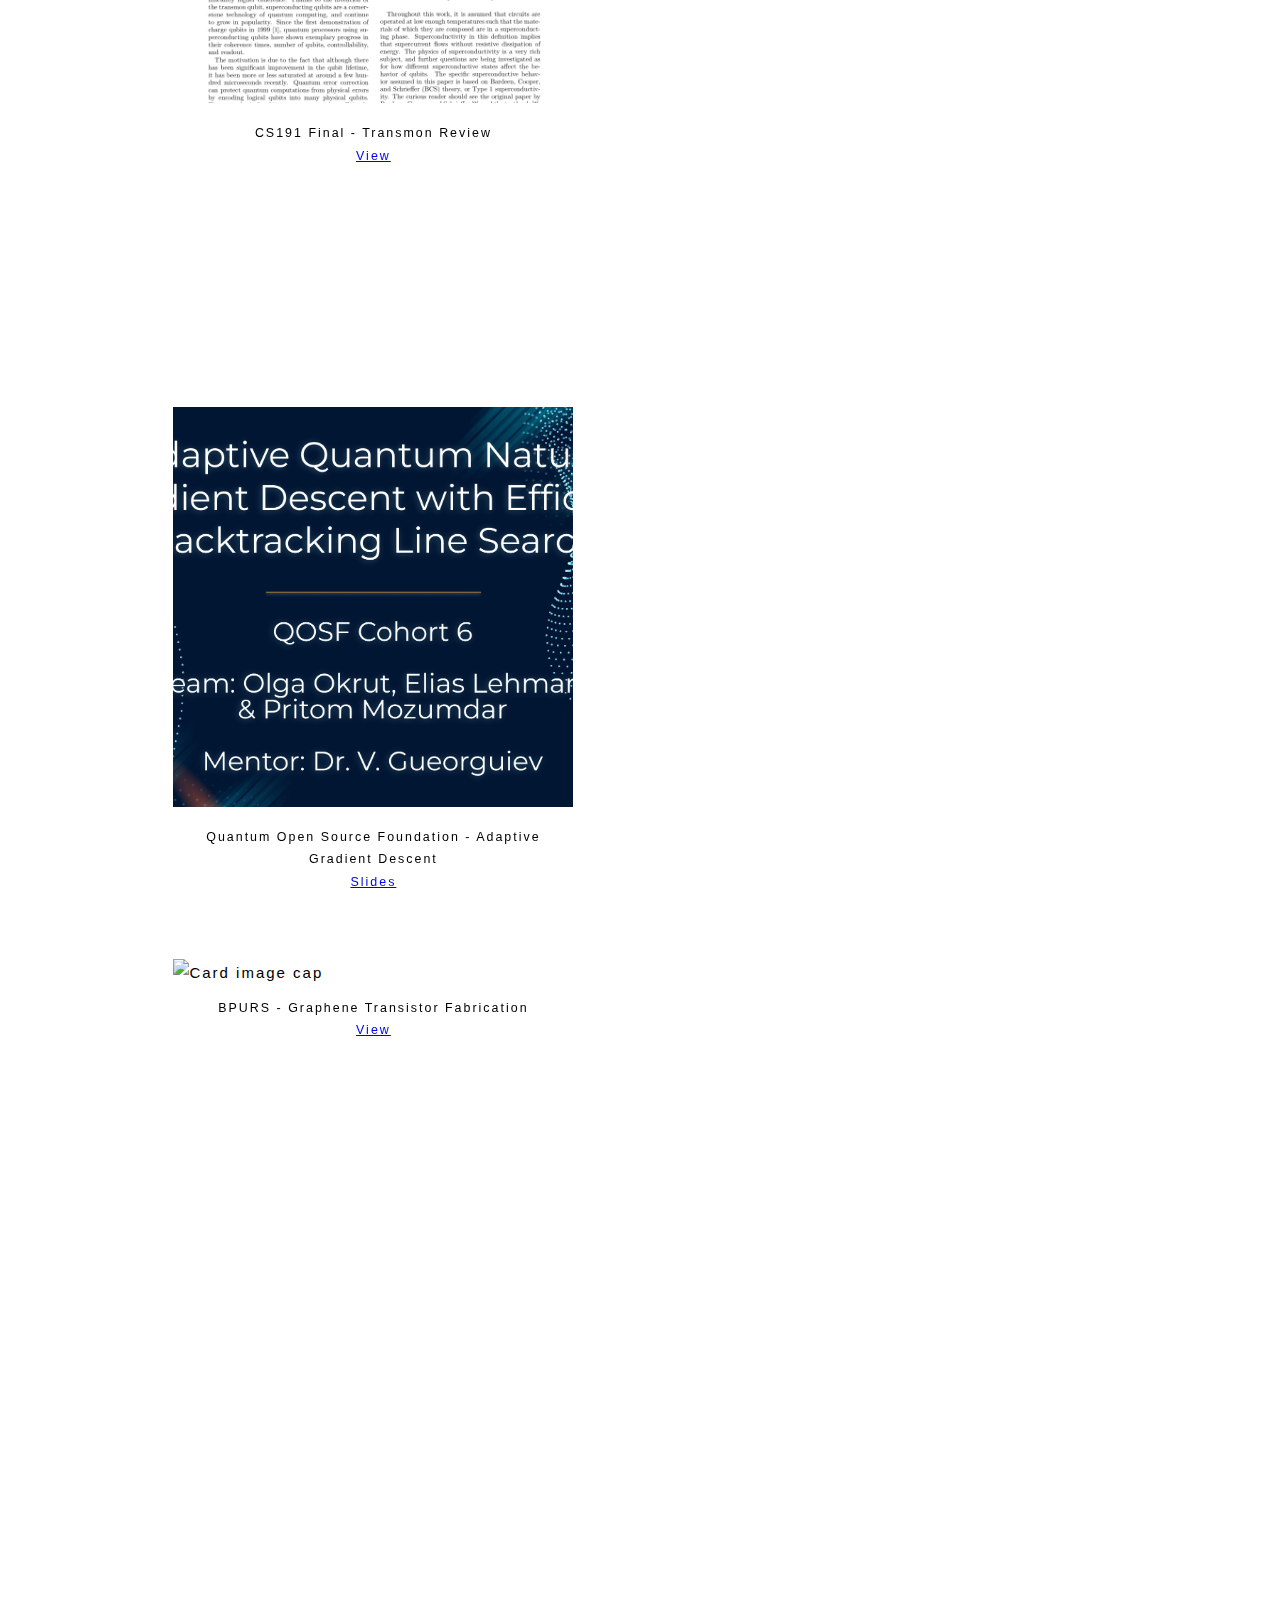
==== commit 7c7ffb11: "fixed card imagess, centered prof photo" ====
--- a/index.html
+++ b/index.html
@@ -36,23 +36,28 @@
             <img class="logo" style="object-fit: cover; position: fixed; width: 100%; height: 100%;" src="images/drone.jpeg">
             <div class="row" id="about">
                 <div class="col">
-                    <img class="profile" src="images/Elias Lehman_2022101_212020_Zach Franzen.png">
+                    <div style="text-align: center;"><img class="profile" src="images/Elias Lehman_2022101_212020_Zach Franzen.png"></div>
                     <hr class="featurette-divider">
                     <h3 class="lead"> 
                         Hello and welcome to my website. Below you'll find my porfolio of projects. 
                         Professional inquiries may contact me at <a href="mailto:eliaslehman@berkeley.edu">eliaslehman@berkeley.edu</a>. 
                         <br>
-                        <a href="images/Lehman_Resume.pdf">Resume</a>
+                        <a href="images/Lehman_Resume.pdf">Resume</a> | <a href="https://linkedin.com/in/eliaslehman">LinkedIn</a>
                     </h3>
                 </div>
-                <div class="col">
+                <div class="col" style="animation: fadeIn 1s 1 forwards;
+                -webkit-animation: fadeIn 2.5s 1 forwards;
+                -moz-animation: fadeIn 2.5s 1 forwards;
+                -o-animation: fadeIn 2.5s 1 forwards;
+                -ms-animation: fadeIn 2.5s 1 forwards">
                     <h2 class="featurette-heading" style="font-size: 45px;">About Me</h2>
                     <hr class="featurette-divider">
                     <h3 class="lead"> 
                         Born at Berkeley Alta Bates in 2002, Elias Lehman lives in the East San Fransisco Bay Area. 
                         In 2014, he took a course in the UC Berkeley Valley Life Sciences Building, begining his journey on campus.
                         It wasn't until 2020 that Elias made Berkeley his formal academic institution and began studying Physics and Electrical Engineering.
-        
+                        <br>
+                        <br>
                         Elias's research spans from quantum-limited amplifiers and superconducting quantum bits, 
                         to applications of machine learning to study the expansion of the universe. 
                         He currently working with the Advanced Quantum Testbed at Lawrence Berkeley National Laboratory and the Bay Area Envionmental Research Institute.
@@ -68,48 +73,48 @@
                     <div class="row" style="justify-content: space-around; background-color: rgba(255, 255, 255, 0)">
                         <div class="col">
                             <div class="rounded card">
-                                <img class="rounded img-fluid" src="projects/Qudit_Parametric_Gate_Report.pdf" alt="Card image cap">
-                                <div class="middle">Project Description</div>
-                                <h5 class="card-text">IQC - Project Summary</h5>
+                                <img class="rounded img-fluid" src="projects/Qudit_Parametric_Gate_Report-1.png" alt="Card image cap">
+                                <div class="middle">While at the Institute for Quantum Computing in Waterloo, Ontario I wrote several suplemental reports to assist the Lupascu group in their research of superconducting qubits.</div>
+                                <h5 class="card-text">IQC Internship <br> <a href="projects/Qudit_Parametric_Gate_Report.pdf">Summary Report</a> <br> <a href="projects/Mapping_SC_Qubit_Hamiltonians.pdf">Circuit Mapping (Supplemental)</a> <br> <a href="projects/Transmon_Decoherence.pdf">Decoherence (Supplemental)</a> </h5>
                             </div>
                         </div>
                         <div class="col">
                             <div class="rounded card">
-                                <img class="rounded img-fluid" src="projects/X_ray_redshift_regression.pdf" alt="Card image cap">
-                                <div class="middle">Project Description</div>
-                                <h5 class="card-text"></h5>
+                                <img class="rounded img-fluid" src="projects/X_ray_redshift_regression-01.png" alt="Card image cap">
+                                <div class="middle">This paper, written in the Summer of 2023 in collaboration with SLAC National Labs, is awaiting admission to the Astrophysical Journal (APJ).</div>
+                                <h5 class="card-text">SLAC Internship <br> <a href="projects/X_ray_redshift_regression.pdf">Preprint</a> <br> <a href="projects/SLAC SULI Poster Session  Summer 2023.png">Poster</a></h5>
                             </div>
                         </div>
                     </div>
                     <div class="row" style="justify-content: space-around; background-color: rgba(255, 255, 255, 0)">
                         <div class="col">
                             <div class="rounded card">
-                                <img class="rounded img-fluid" src="projects/EE_130_IC_Devices.pdf" alt="Card image cap">
-                                <div class="middle">Project Description</div>
-                                <h5 class="card-text">Transmon Review</h5>
+                                <img class="rounded img-fluid" src="projects/EE_130_IC_Devices-1.png" alt="Card image cap">
+                                <div class="middle">My final project to EE130: Integrated Circuit Devices was to simulate and analyze the properties of a given MOSFET architecture.</div>
+                                <h5 class="card-text">EE130 Final - MOSFET Simulation <br> <a href="projects/Qudit_Parametric_Gate_Report.pdf">View</a></h5>
                             </div>
                         </div>
                         <div class="col">
                             <div class="rounded card">
-                                <img class="rounded img-fluid" src="projects/Mapping_SC_Qubit_Hamiltonians.pdf" alt="Card image cap">
-                                <div class="middle">Project Description</div>
-                                <h5 class="card-text">BPURS </h5>
+                                <img class="rounded img-fluid" src="projects/C191_Transmon_Qubits-01.png" alt="Card image cap">
+                                <div class="middle">The final project for CS191: Quantum Computing. I worked on a synopsis of the Transmon qubit, heavily inspired by the 2007 Koch et al. paper.</div>
+                                <h5 class="card-text">CS191 Final - Transmon Review <br> <a href="projects/C191_Transmon_Qubits.pdf">View</a></h5>
                             </div>
                         </div>
                     </div>
                     <div class="row" style="justify-content: space-around; background-color: rgba(255, 255, 255, 0)">
                         <div class="col">
                             <div class="rounded card">
-                                <img class="rounded img-fluid" src="projects/C191_Transmon_Qubits.pdf" alt="Card image cap">
-                                <div class="middle">Project Description</div>
-                                <h5 class="card-text">Transmon Review</h5>
+                                <img class="rounded img-fluid" src="projects/Cohort 6 Slides-01.png" alt="Card image cap">
+                                <div class="middle">A project done in Winter 2022 with the Quantum Open Source Foundation. Our team implemented an adaptive gradient descent for hybrid quantum-classical computing using IBM's qiskit library in Python.</div>
+                                <h5 class="card-text">Quantum Open Source Foundation - Adaptive Gradient Descent <br> <a href="projects/Cohort 6 Slides.pdf">Slides</a></h5>
                             </div>
                         </div>
                         <div class="col">
                             <div class="rounded card">
-                                <img class="rounded img-fluid" src="projects/BPURS Poster Session  Spring 2023.pdf" alt="Card image cap">
-                                <div class="middle">Project Description</div>
-                                <h5 class="card-text">BPURS </h5>
+                                <img class="rounded img-fluid" src="projects/BPURS Poster Session  Spring 2023-1.png" alt="Card image cap">
+                                <div class="middle">I delivered this poster presentation as a final deliverable for the Berkeley Physics Undergraduate Research scholarship.</div>
+                                <h5 class="card-text">BPURS - Graphene Transistor Fabrication <br> <a href="projects/BPURS Poster Session  Spring 2023.pdf">View</a></h5>
                             </div>
                         </div>
                     </div>
--- a/CSS/index.css
+++ b/CSS/index.css
@@ -73,8 +73,8 @@
 .row {
     align-items: center; 
     position: relative;
-    background-color: rgba(255, 255, 255, 0.472);
-    padding: 50px 10%;
+    background-color: rgba(255, 255, 255, 0.55);
+    padding: 50px 5%;
     animation: fadeIn 1s 1 forwards;
     -webkit-animation: fadeIn 1s 1 forwards;
     -moz-animation: fadeIn 1s 1 forwards;
@@ -133,7 +133,7 @@
 }
 
 .card:hover {
-    box-shadow: 0px 0px 40px 0 rgba(255, 255, 255, 0.273);
+    box-shadow: 0px 0px 40px 0 rgba(255, 255, 255, 0.502);
 }
 
 .rounded.img-fluid {
@@ -148,6 +148,7 @@
 .card-text {
     text-align: center;
     color: black;
+    font-weight:400
 }
 
 .card-text > h5 {
@@ -198,16 +199,6 @@
     padding: 16px 32px;
 }
 
-/*.bgimg-2 {
-background-image: url("https://cdn.nanalyze.com/uploads/2016/01/Quantum-Computing-Companies-Teaser.jpeg");
-min-height: 50%;
-}
-
-.bgimg-3 {
-background-image: url("https://static1.squarespace.com/static/5254683be4b0dd64d4afd300/t/56719f961115e02bda9e97e3/1442853903779/shutterstock_149651078.jpg?format=2500w");
-min-height: 400px;
-}*/
-
 .caption {
     position: absolute;
     left: 0;
@@ -226,22 +217,11 @@
     letter-spacing: 10px;
 }
 
-
-
-
-/*.header-animation {
-    margin-top:125px;
-    width: 100%;
-    height: 100px;
-}*/
-
 .anim {
     margin-top: 5%;
     width: 100%;
     height: 100px;
 }
-
-
 
 
 /*! CSS Used from: Embedded */
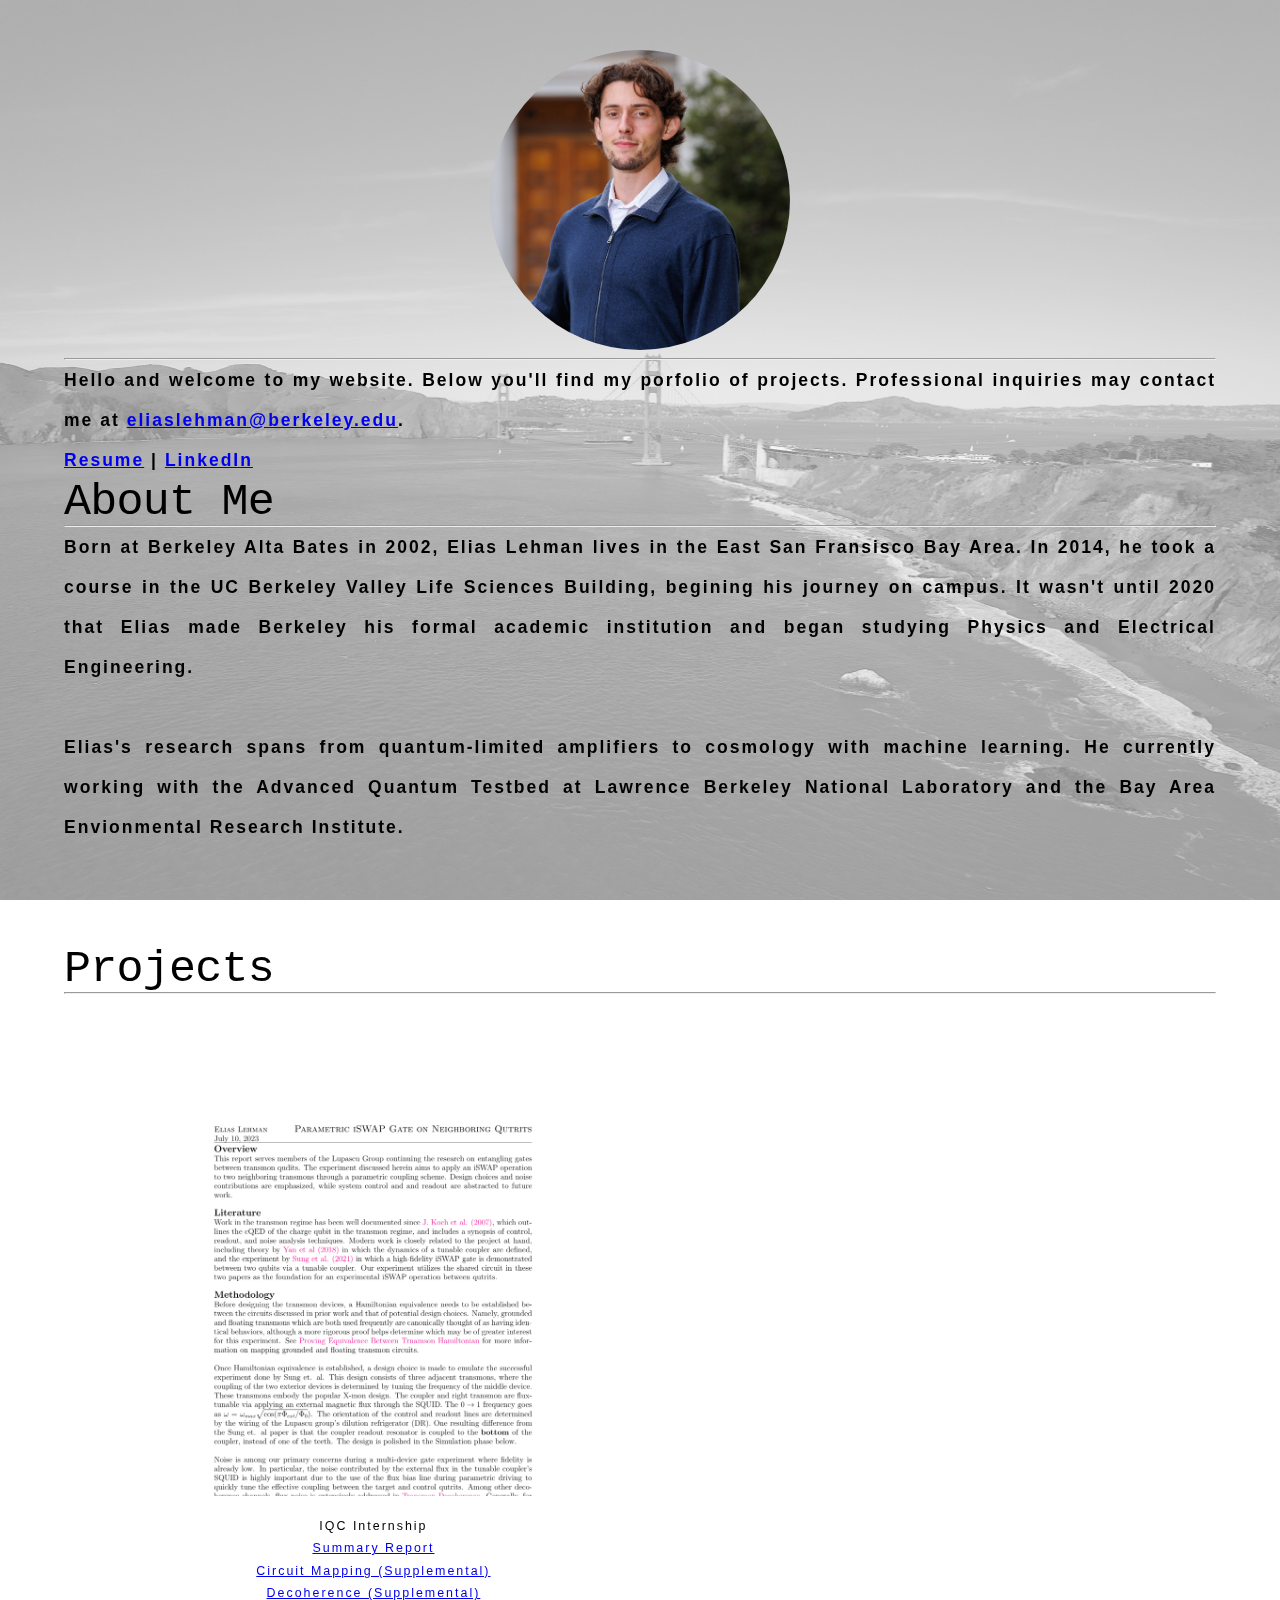
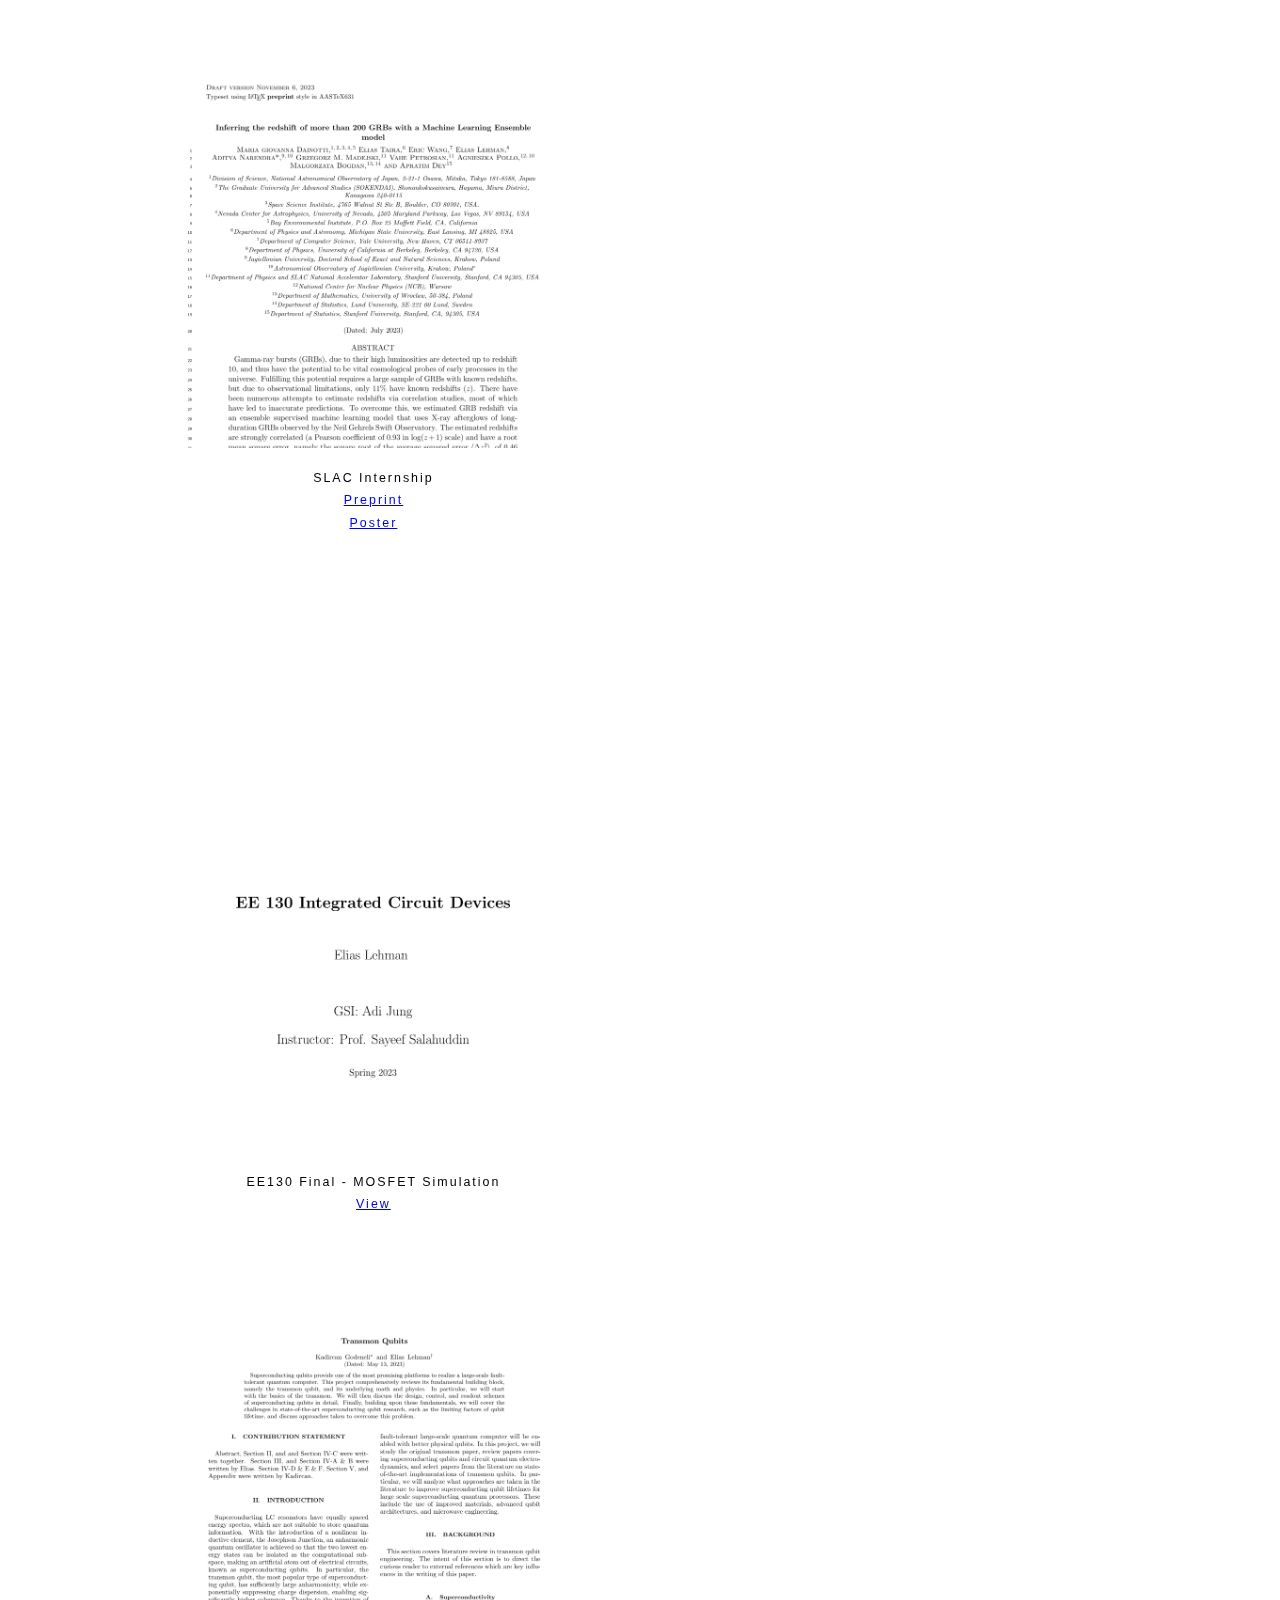
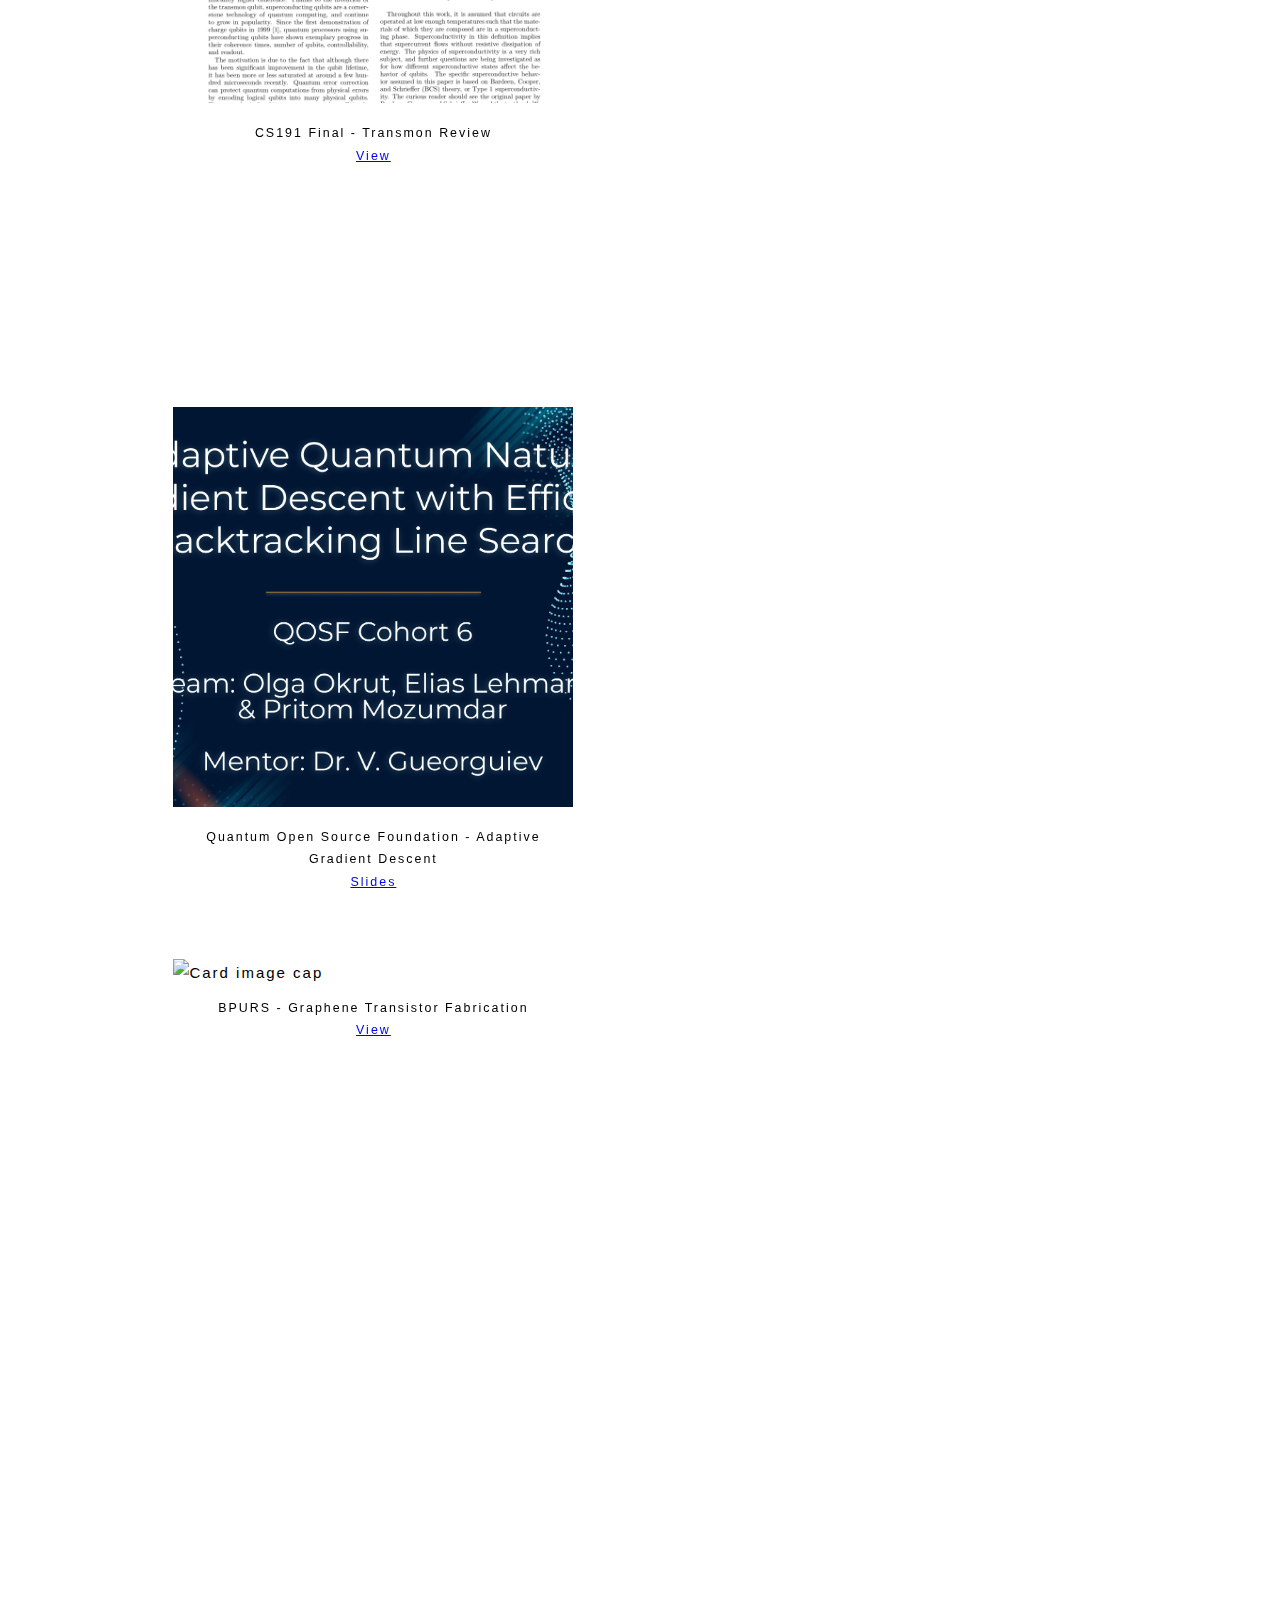
==== commit ea22676b: "Polished bio" ====
--- a/index.html
+++ b/index.html
@@ -58,8 +58,7 @@
                         It wasn't until 2020 that Elias made Berkeley his formal academic institution and began studying Physics and Electrical Engineering.
                         <br>
                         <br>
-                        Elias's research spans from quantum-limited amplifiers and superconducting quantum bits, 
-                        to applications of machine learning to study the expansion of the universe. 
+                        Elias's research spans from quantum-limited amplifiers to cosmology with machine learning. 
                         He currently working with the Advanced Quantum Testbed at Lawrence Berkeley National Laboratory and the Bay Area Envionmental Research Institute.
                     </h3>
                 </div>
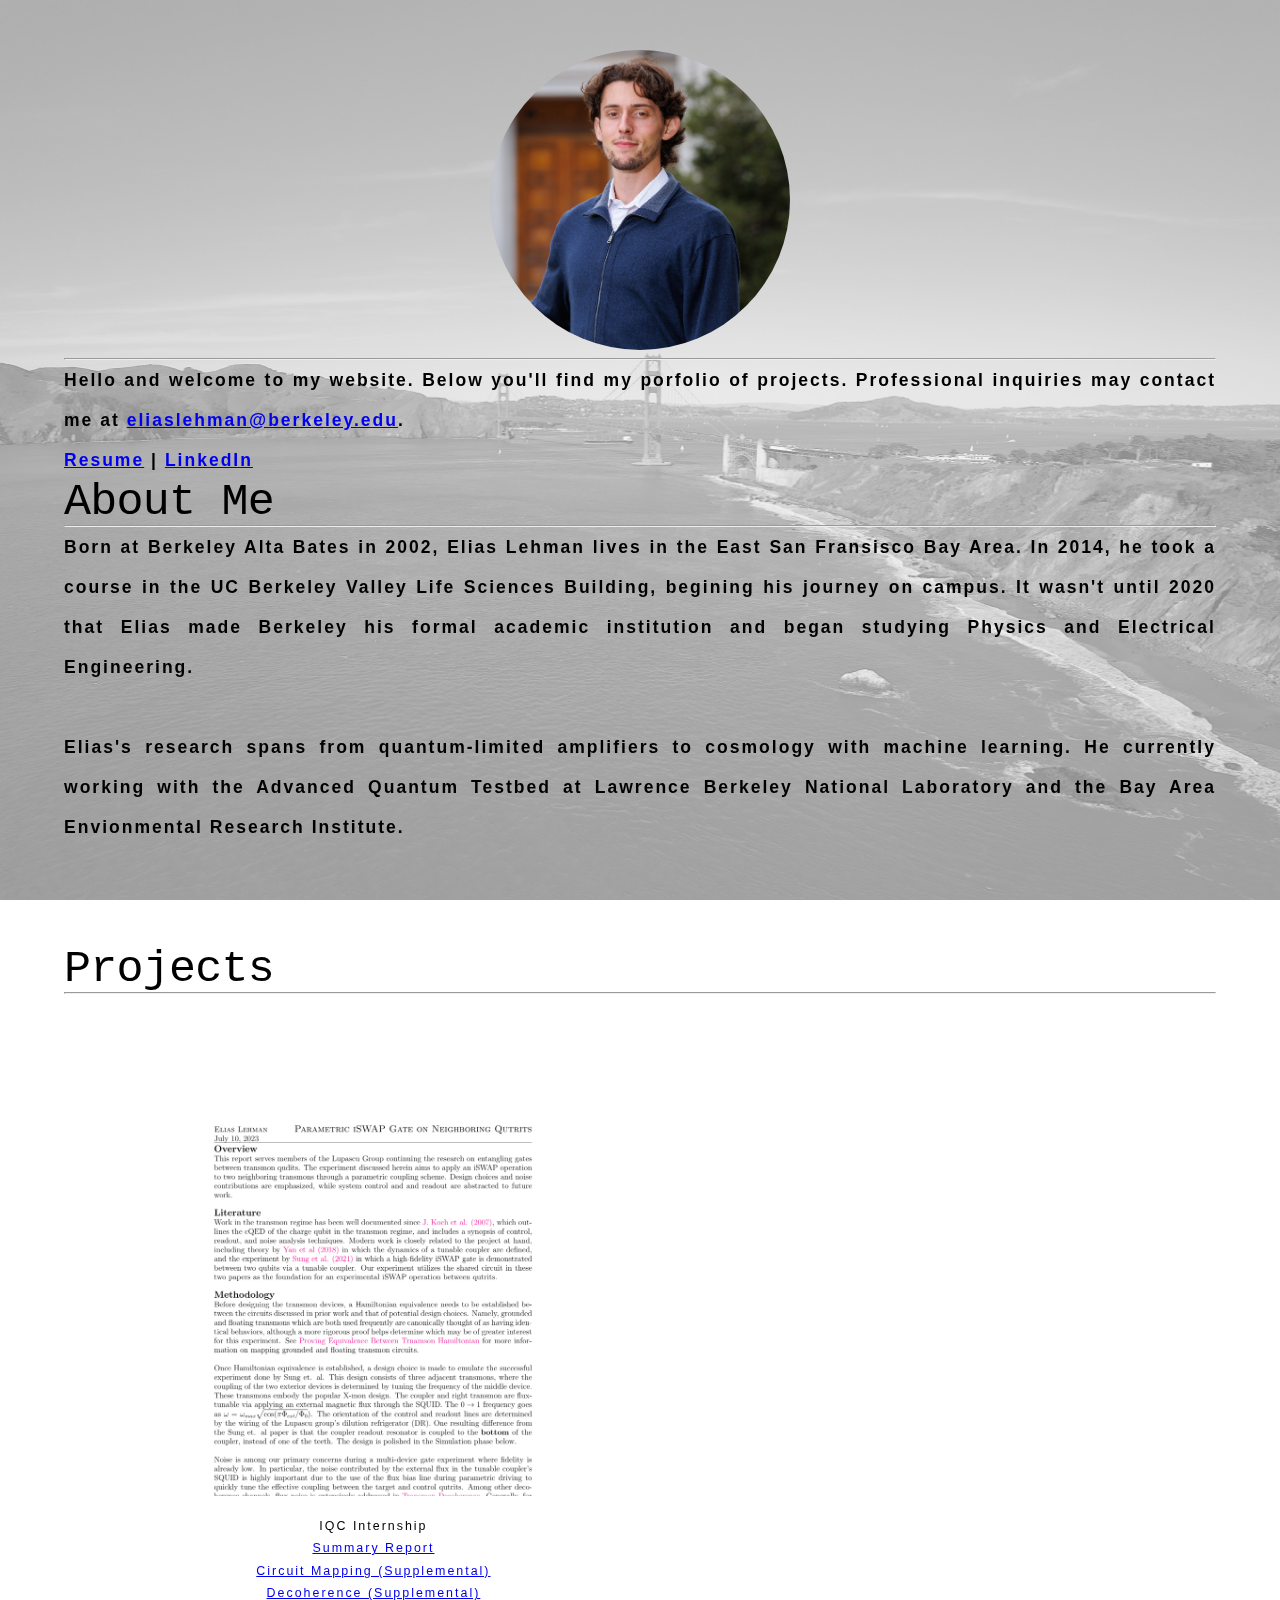
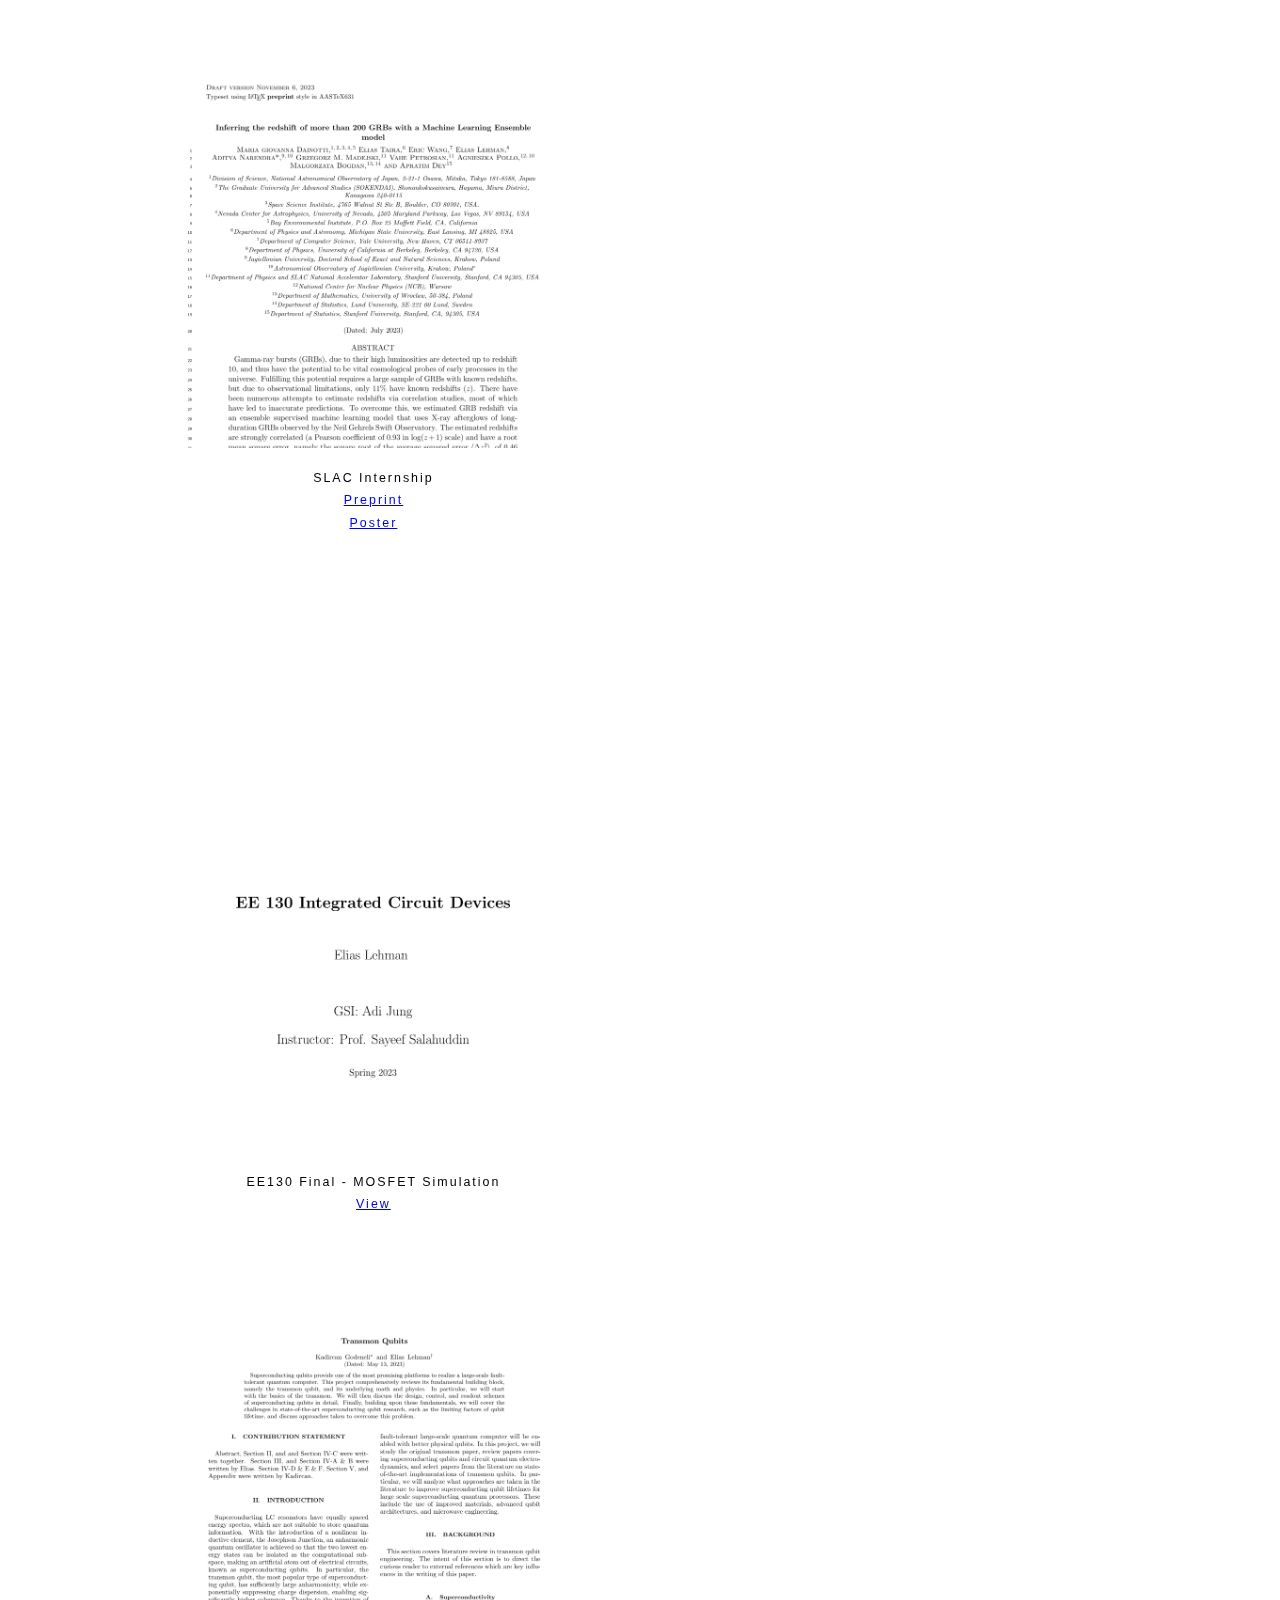
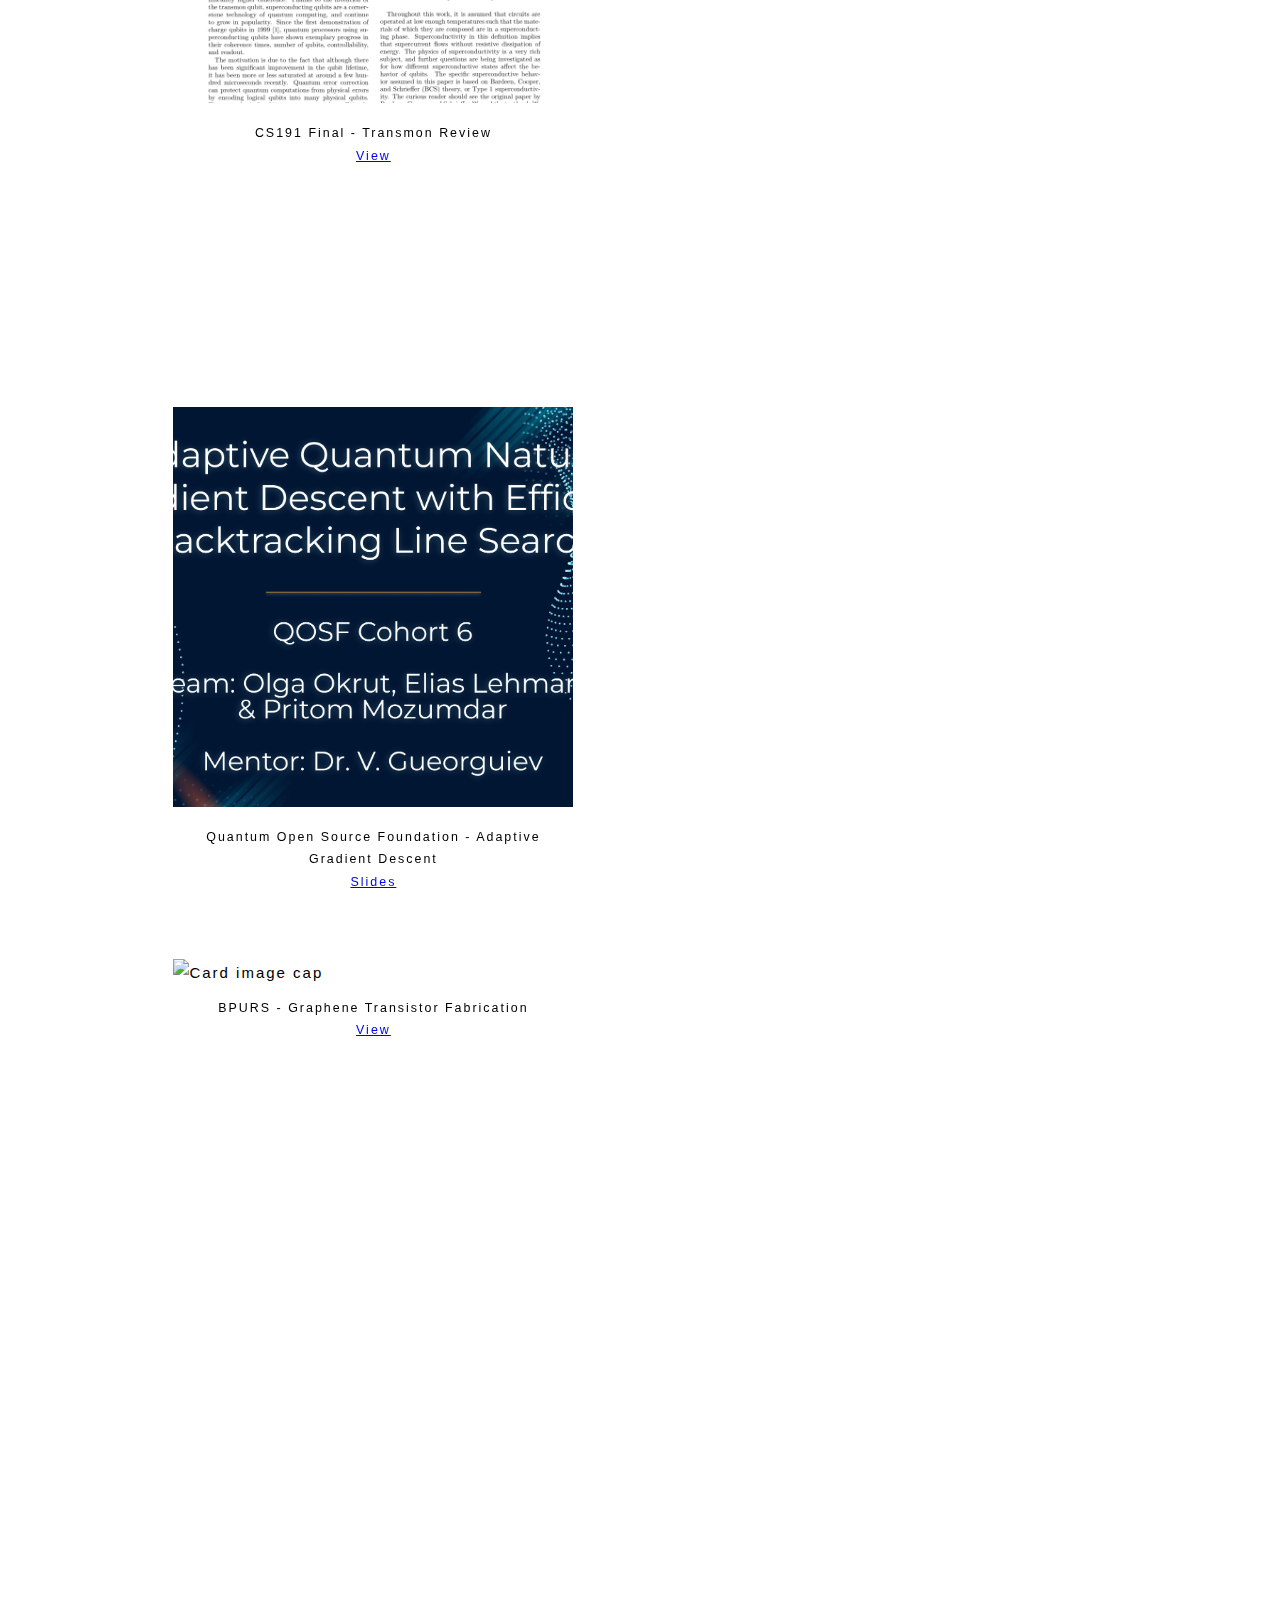
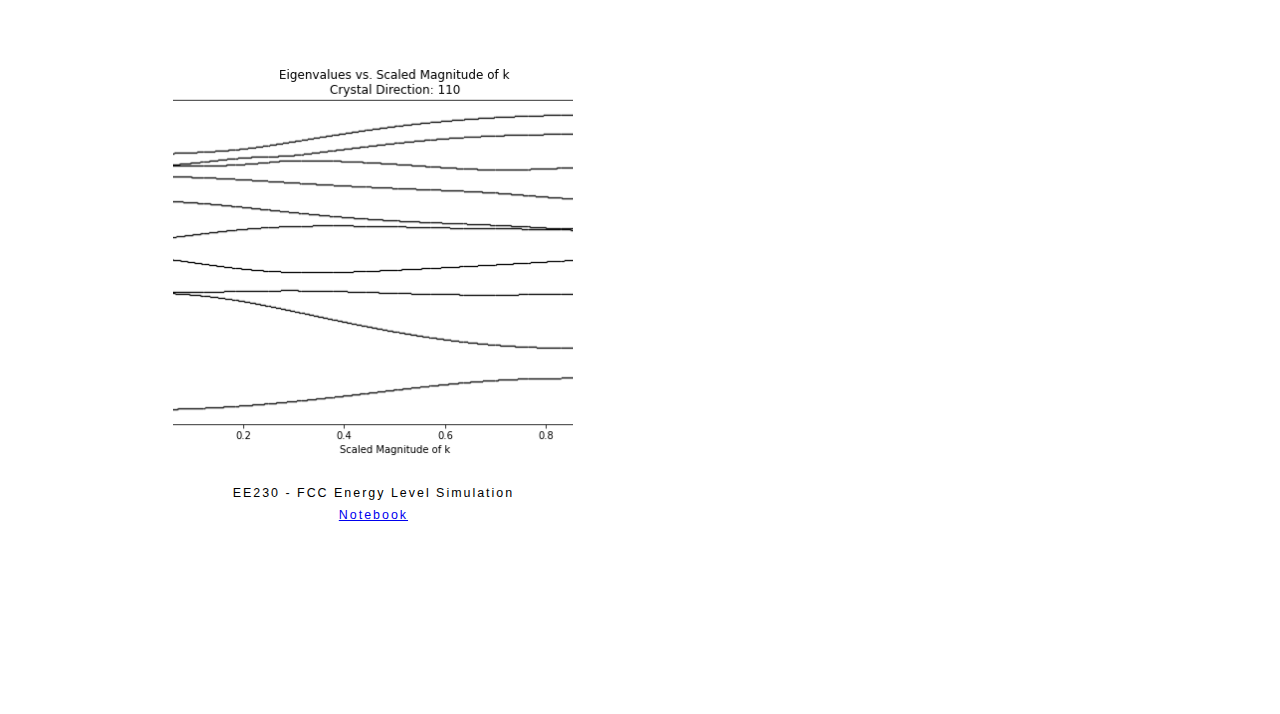
==== commit 03b67b67: "Added 230 assignment" ====
--- a/index.html
+++ b/index.html
@@ -117,6 +117,15 @@
                             </div>
                         </div>
                     </div>
+                    <div class="row" style="justify-content: space-around; background-color: rgba(255, 255, 255, 0)">
+                        <div class="col">
+                            <div class="rounded card">
+                                <img class="rounded img-fluid" src="projects/energy_levels.png" alt="Card image cap">
+                                <div class="middle">A homework assignment for EE230: Solid State Electronics. The python notebook solves the first 10 energy levels in different directions of a face-centered cubic (FCC) crystal lattice given the lattice Hamiltonian parameters. The used parameters are for the Galium-Arsenide crystal.</div>
+                                <h5 class="card-text">EE230 - FCC Energy Level Simulation <br> <a href="https://colab.research.google.com/drive/10actd1ulpzlvIn1NAMb9qthOInbYZCXL#scrollTo=yKUzu2QhgU4m">Notebook</a></h5>
+                            </div>
+                        </div>
+                    </div>
                 </div>
             </div>
         </div>
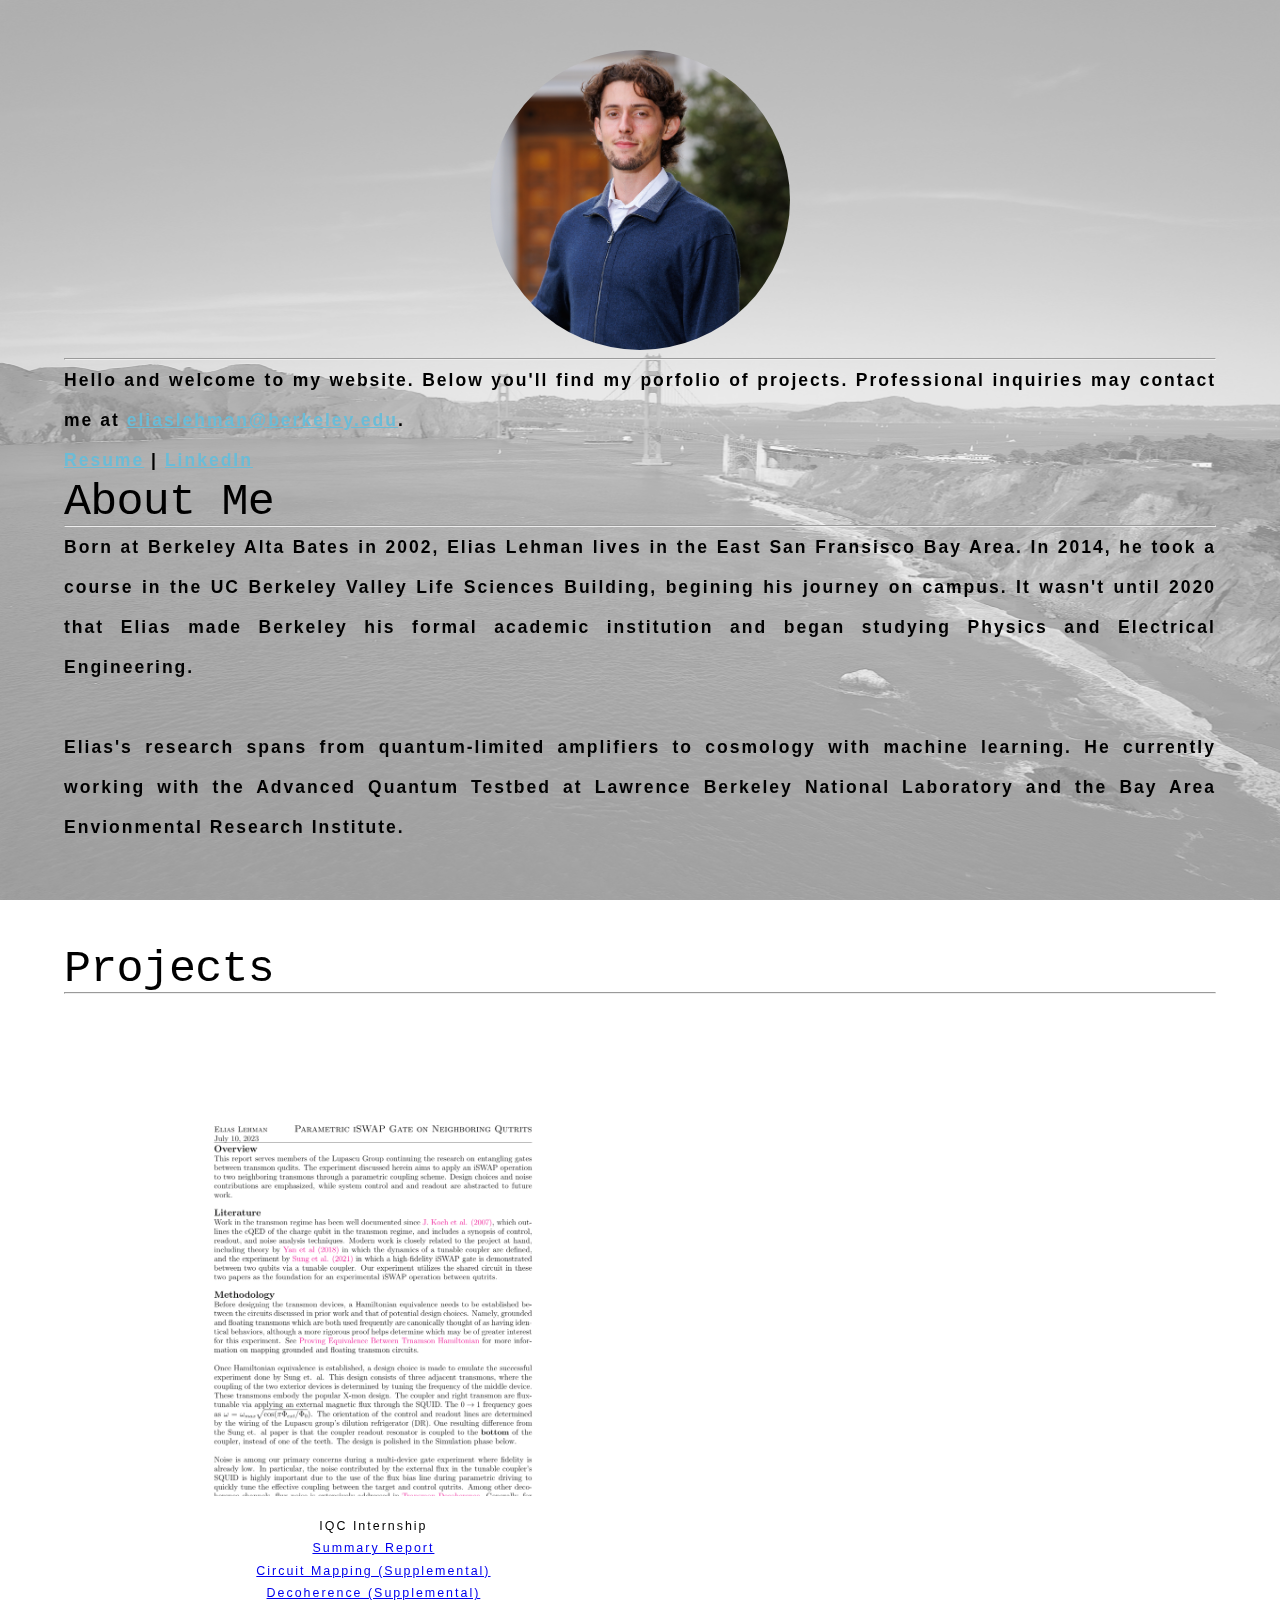
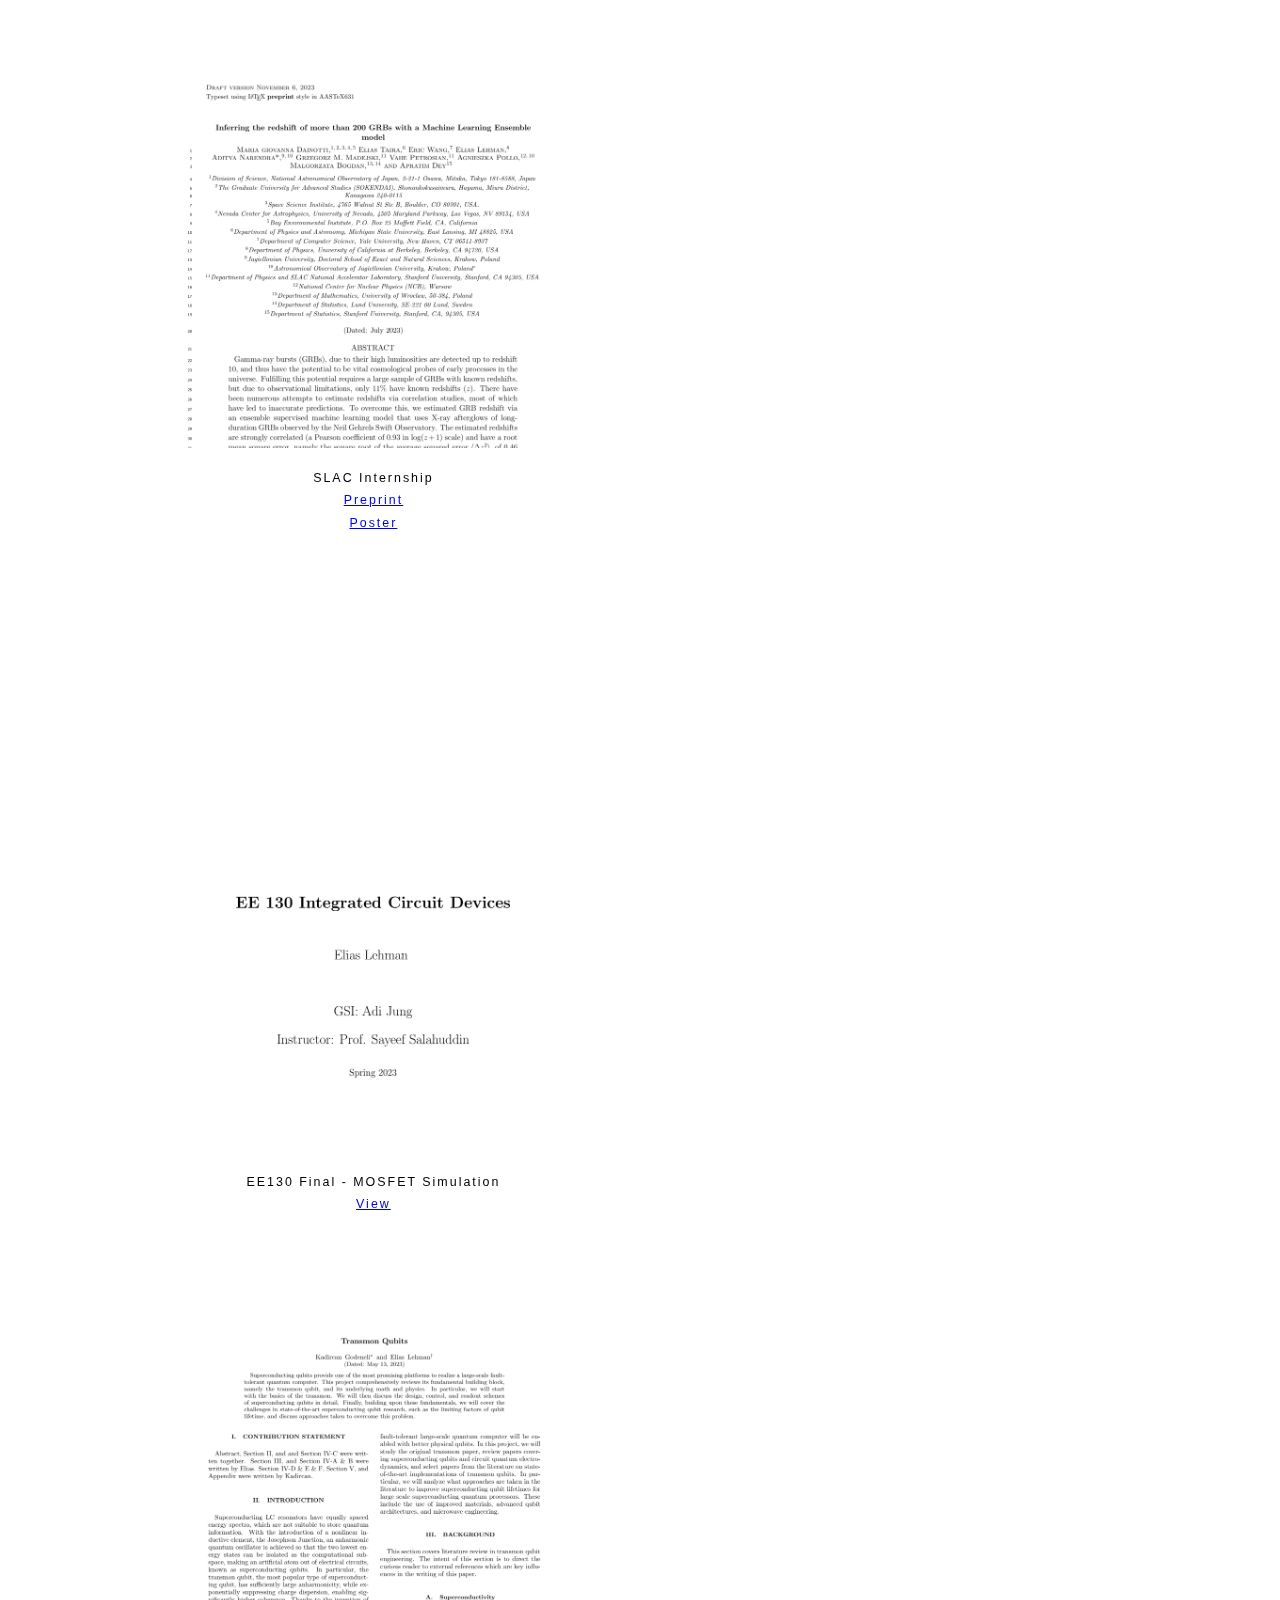
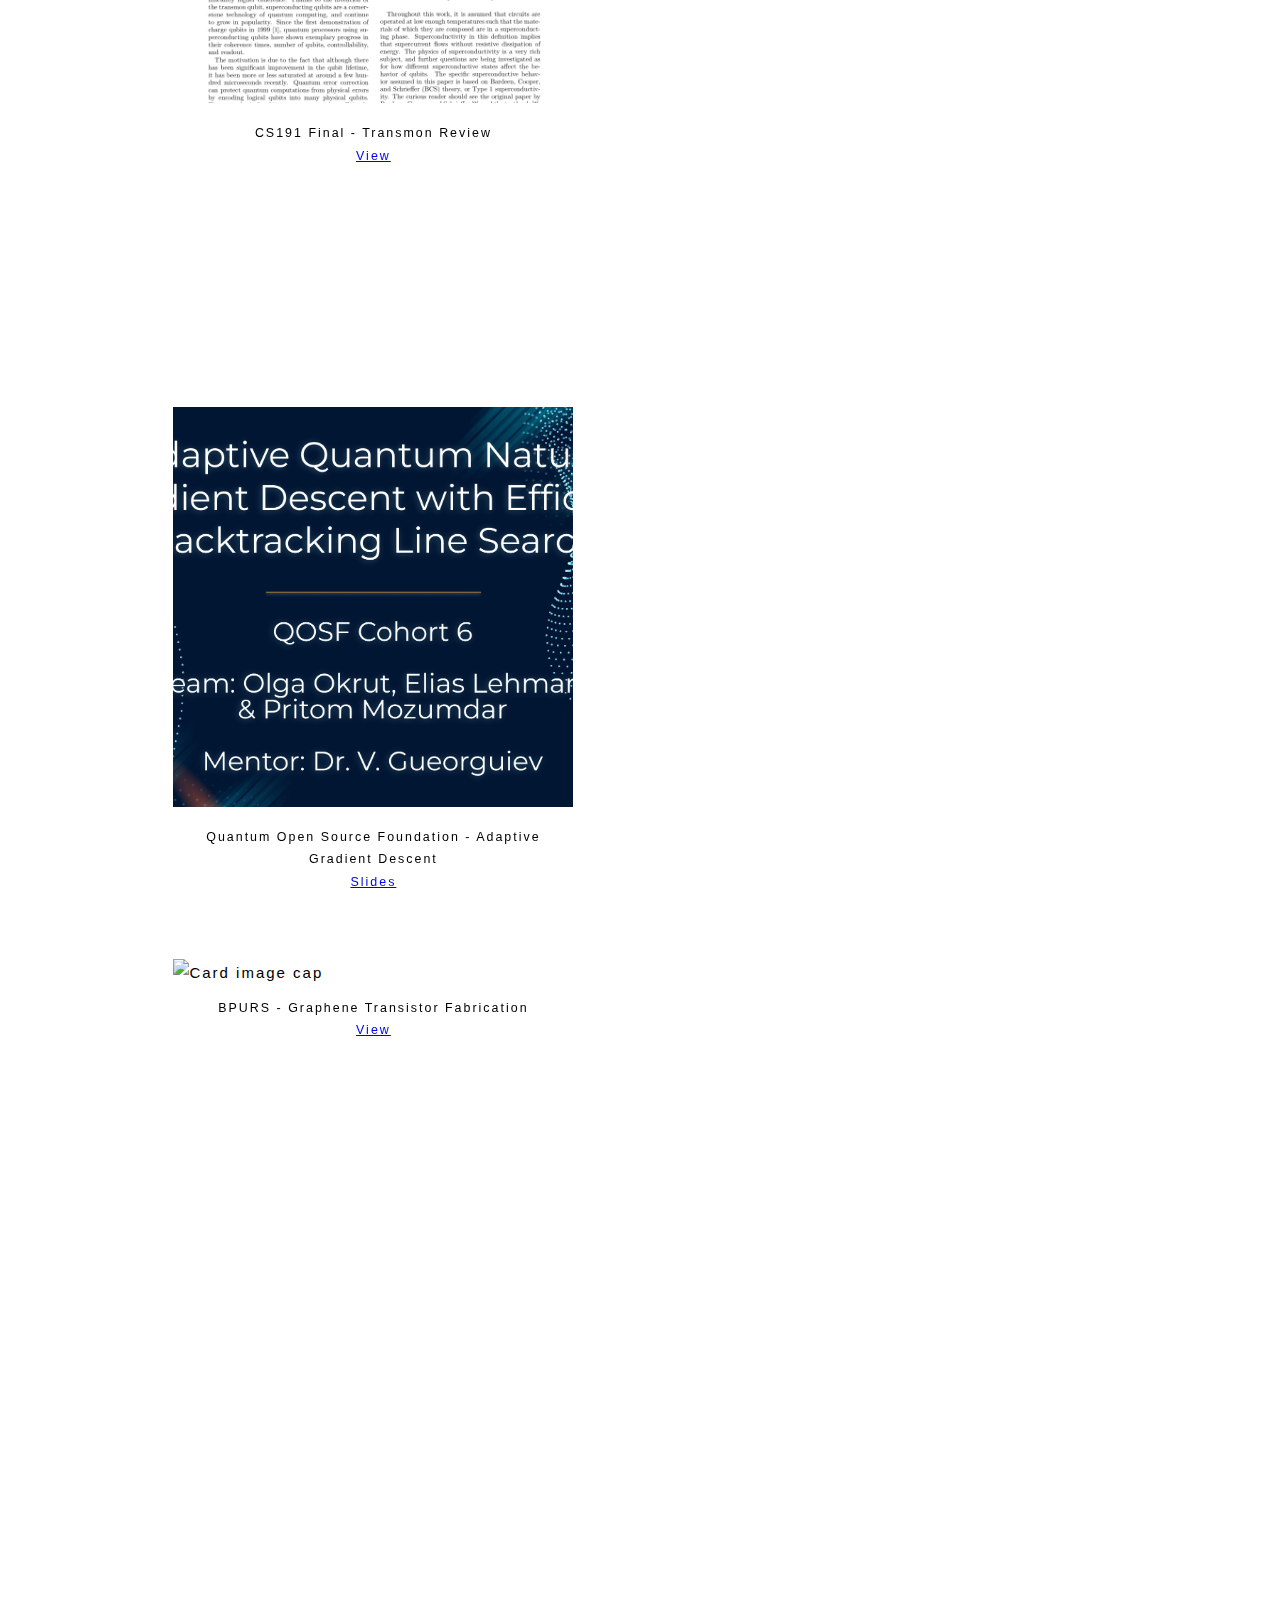
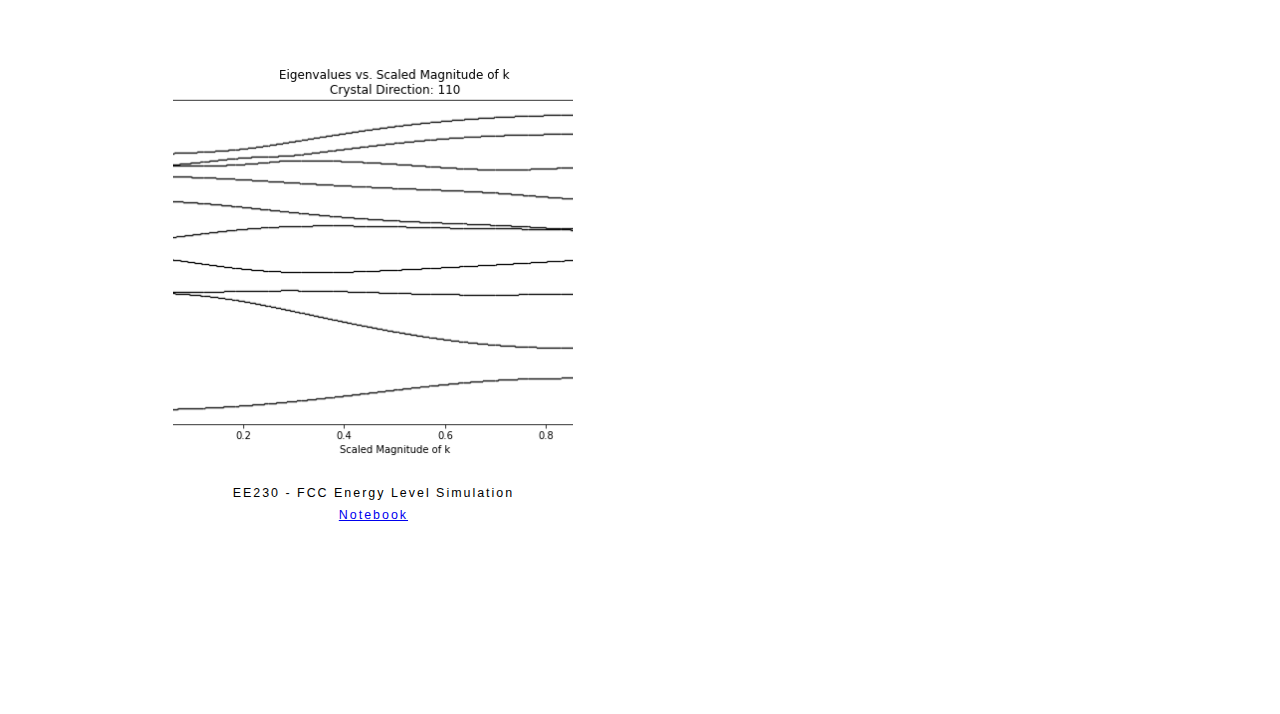
==== commit 22e554d4: "Merge branch 'main' of https://github.com/eliaslehman/eliaslehman.github.io into main" ====
--- a/index.html
+++ b/index.html
@@ -40,9 +40,9 @@
                     <hr class="featurette-divider">
                     <h3 class="lead"> 
                         Hello and welcome to my website. Below you'll find my porfolio of projects. 
-                        Professional inquiries may contact me at <a href="mailto:eliaslehman@berkeley.edu">eliaslehman@berkeley.edu</a>. 
+                        Professional inquiries may contact me at <a style='color: rgb(106, 188, 215);' href="mailto:eliaslehman@berkeley.edu">eliaslehman@berkeley.edu</a>. 
                         <br>
-                        <a href="images/Lehman_Resume.pdf">Resume</a> | <a href="https://linkedin.com/in/eliaslehman">LinkedIn</a>
+                        <a style='color: rgb(106, 188, 215);' href="images/Lehman_Resume.pdf">Resume</a> | <a style='color: rgb(106, 188, 215);' href="https://linkedin.com/in/eliaslehman">LinkedIn</a>
                     </h3>
                 </div>
                 <div class="col" style="animation: fadeIn 1s 1 forwards;
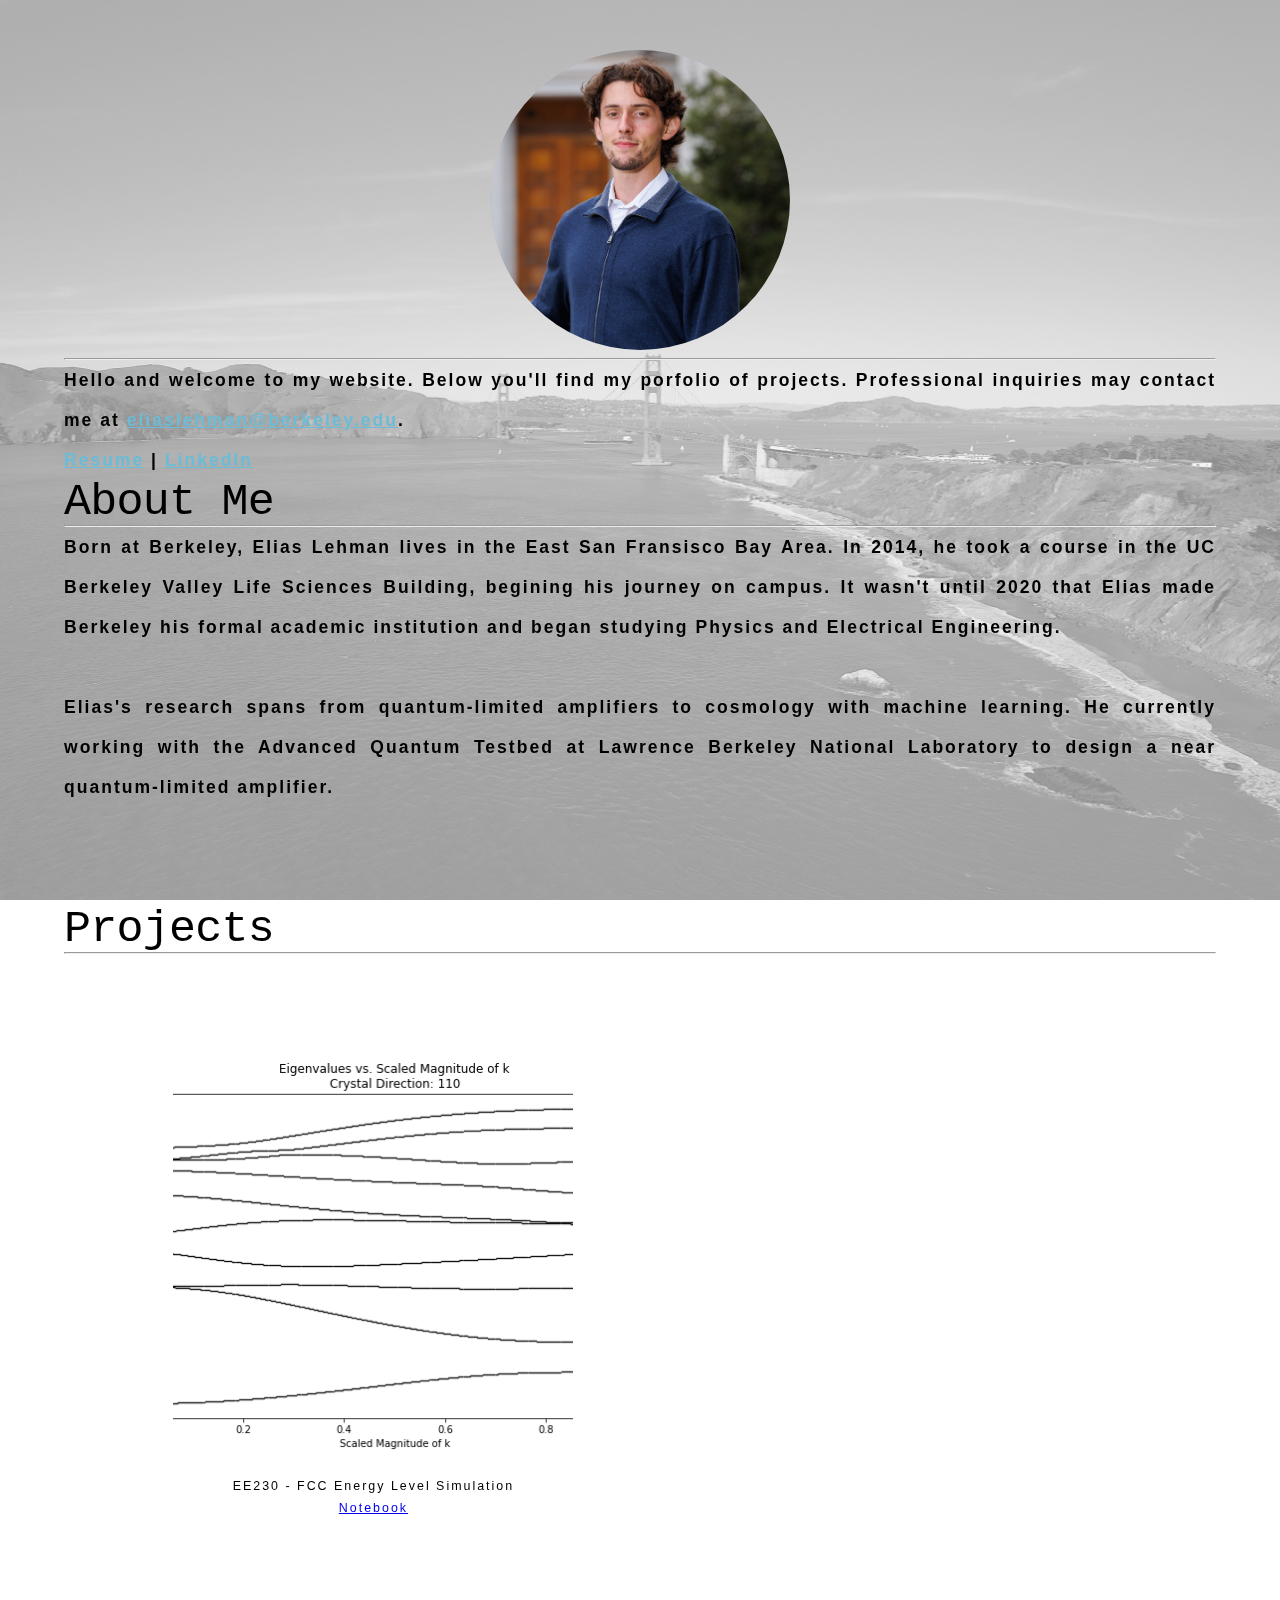
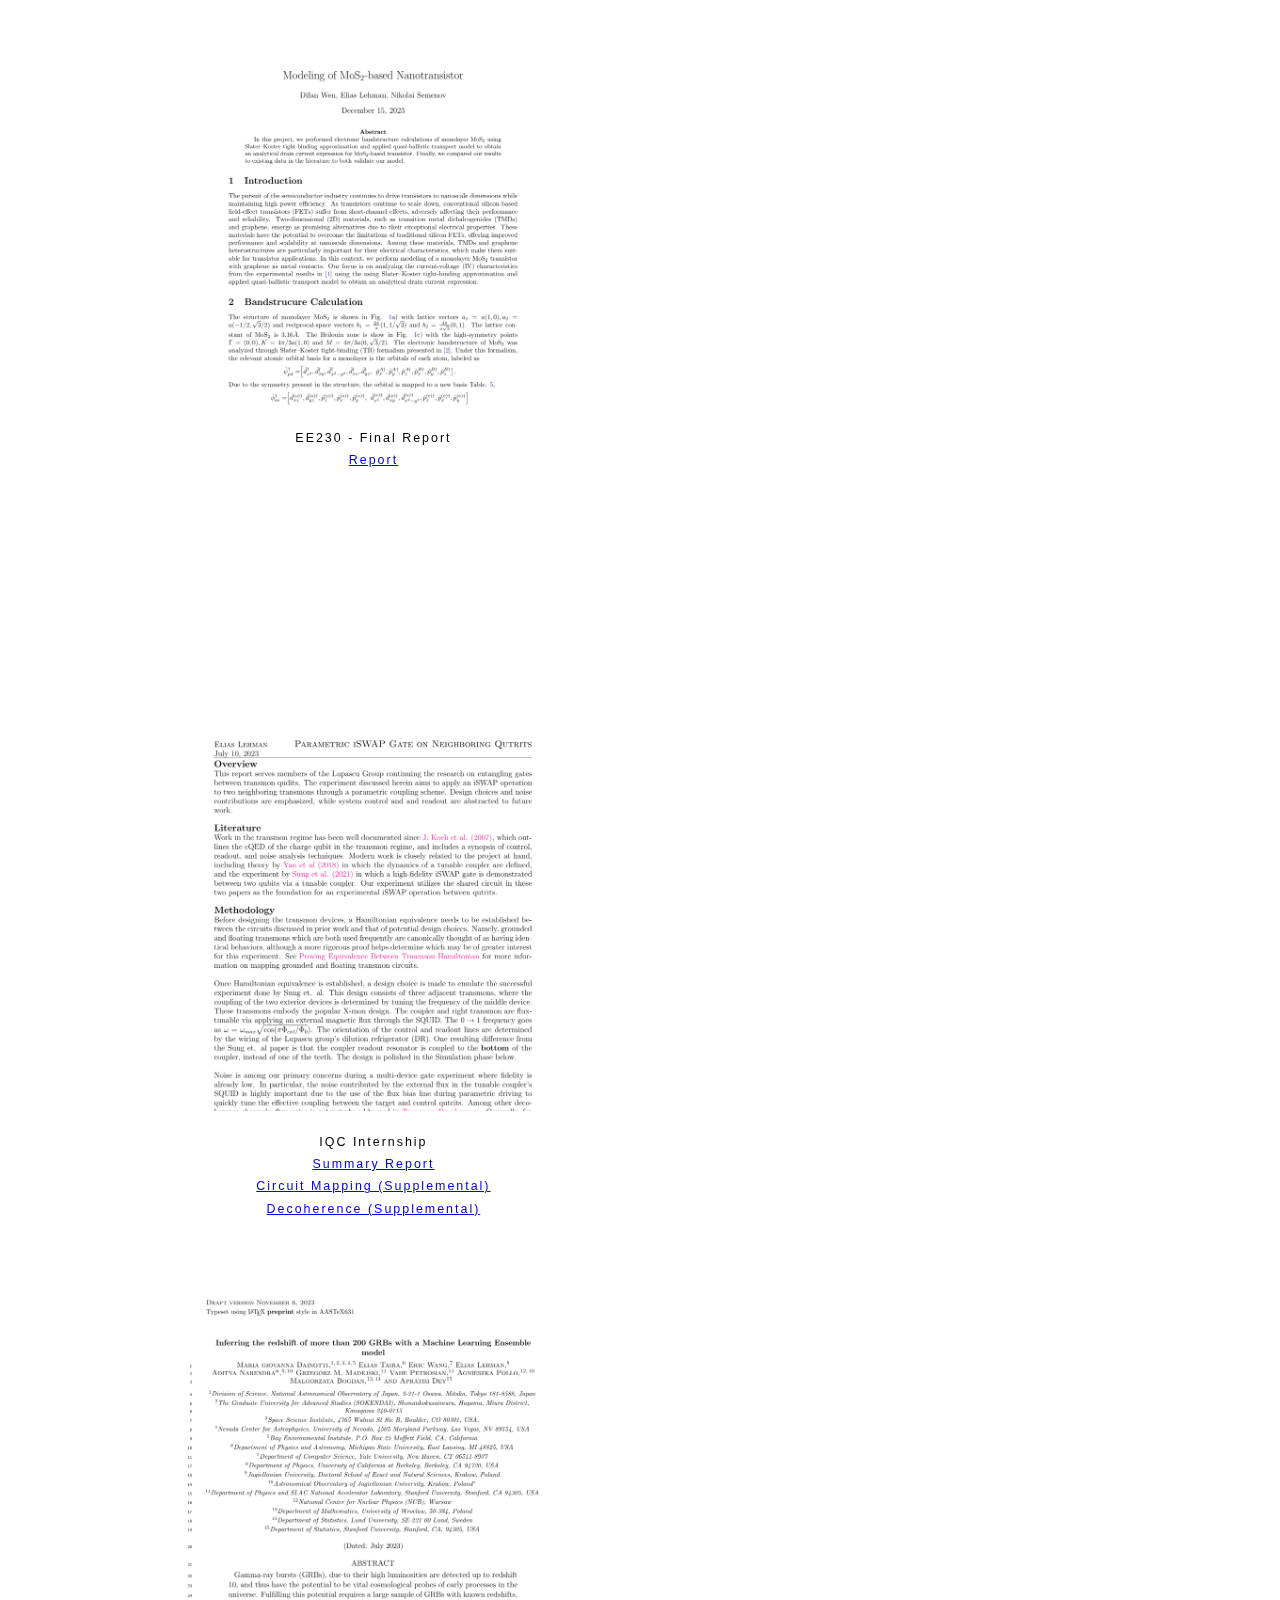
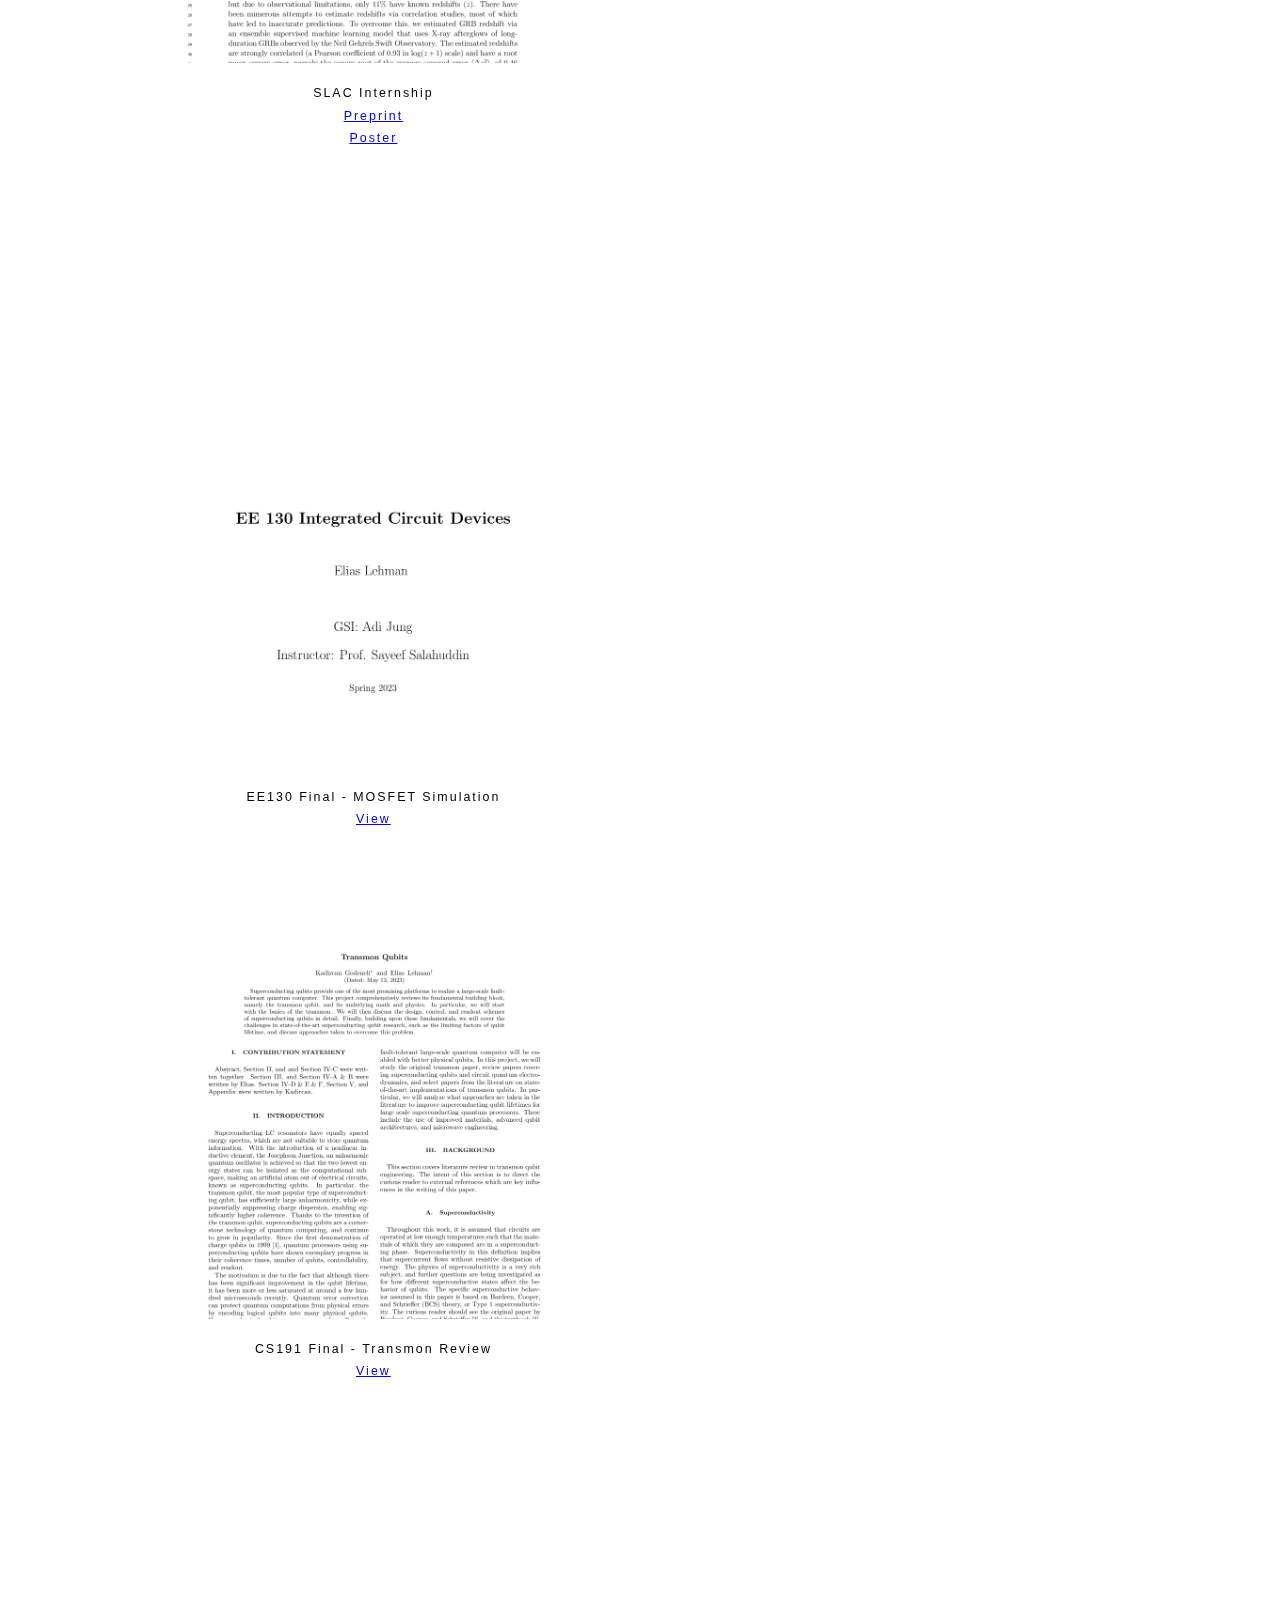
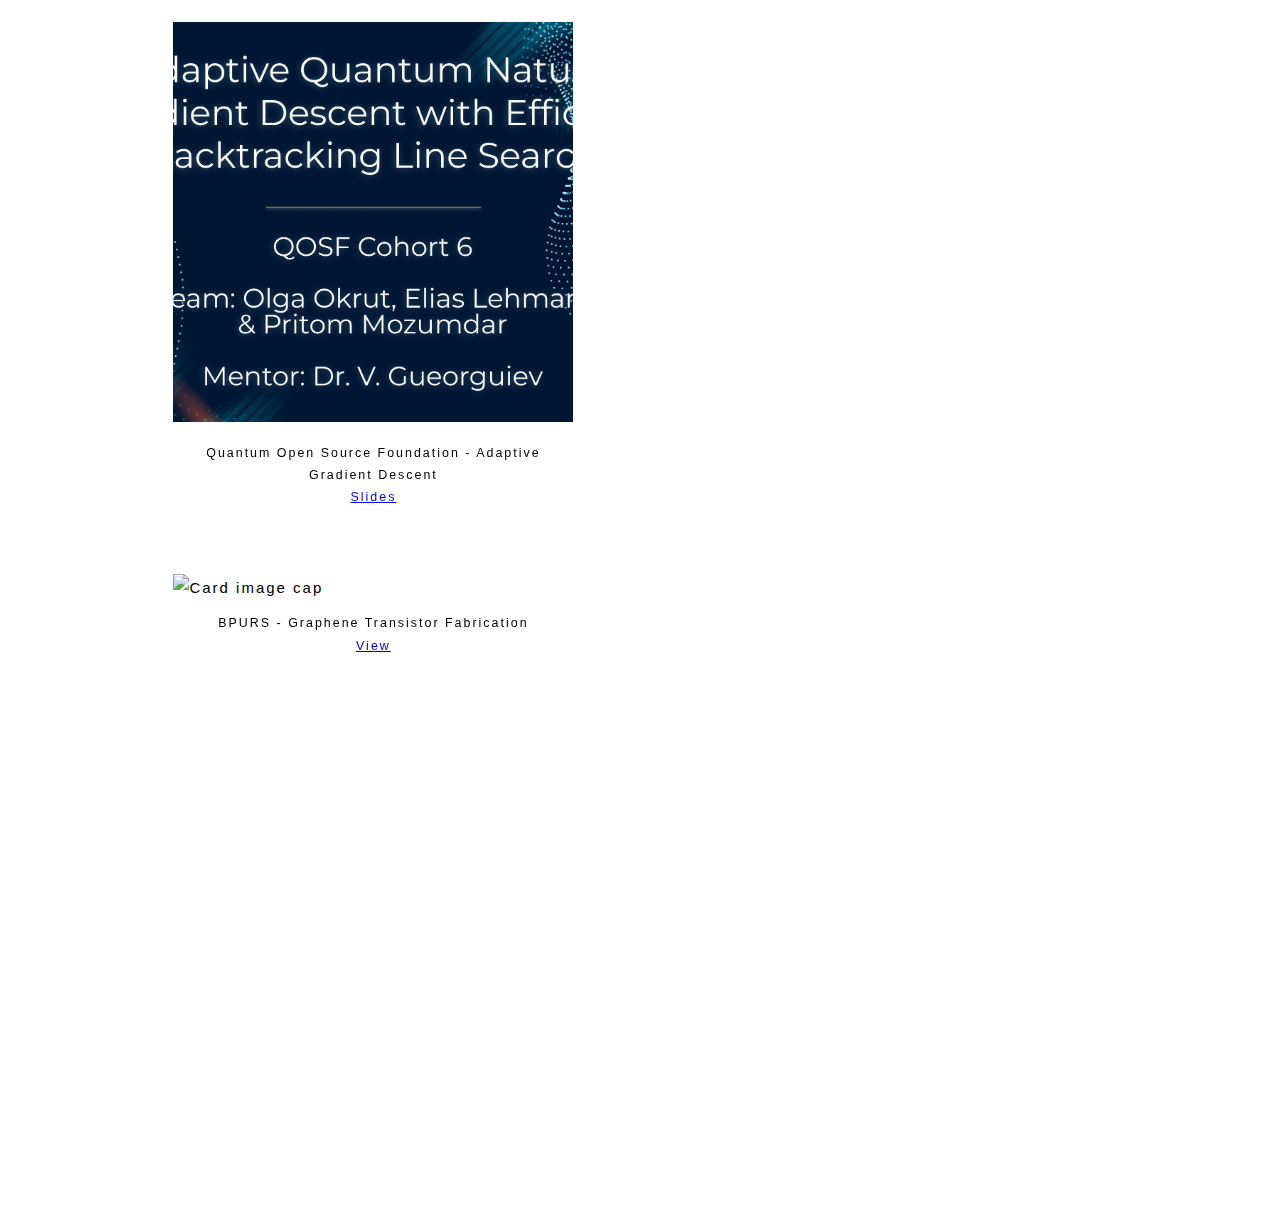
==== commit 1ae9ebc1: "fixed project names" ====
--- a/index.html
+++ b/index.html
@@ -53,13 +53,13 @@
                     <h2 class="featurette-heading" style="font-size: 45px;">About Me</h2>
                     <hr class="featurette-divider">
                     <h3 class="lead"> 
-                        Born at Berkeley Alta Bates in 2002, Elias Lehman lives in the East San Fransisco Bay Area. 
+                        Born at Berkeley, Elias Lehman lives in the East San Fransisco Bay Area. 
                         In 2014, he took a course in the UC Berkeley Valley Life Sciences Building, begining his journey on campus.
                         It wasn't until 2020 that Elias made Berkeley his formal academic institution and began studying Physics and Electrical Engineering.
                         <br>
                         <br>
                         Elias's research spans from quantum-limited amplifiers to cosmology with machine learning. 
-                        He currently working with the Advanced Quantum Testbed at Lawrence Berkeley National Laboratory and the Bay Area Envionmental Research Institute.
+                        He currently working with the Advanced Quantum Testbed at Lawrence Berkeley National Laboratory to design a near quantum-limited amplifier.
                     </h3>
                 </div>
             </div>
@@ -68,18 +68,33 @@
                 <div class="container">
                     <h2 class="featurette-heading" style="font-size: 45px;">Projects</h2>
                     <hr class="featurette-divider">
-    
                     <div class="row" style="justify-content: space-around; background-color: rgba(255, 255, 255, 0)">
                         <div class="col">
                             <div class="rounded card">
-                                <img class="rounded img-fluid" src="projects/Qudit_Parametric_Gate_Report-1.png" alt="Card image cap">
+                                <img class="rounded img-fluid" src="projects/energy_levels.png" alt="Card image cap">
+                                <div class="middle">A homework assignment for EE230: Solid State Electronics. The python notebook solves the first 10 energy levels in different directions of a face-centered cubic (FCC) crystal lattice given the lattice Hamiltonian parameters. The used parameters are for the Galium-Arsenide crystal.</div>
+                                <h5 class="card-text">EE230 - FCC Energy Level Simulation <br> <a href="https://colab.research.google.com/drive/10actd1ulpzlvIn1NAMb9qthOInbYZCXL#scrollTo=yKUzu2QhgU4m">Notebook</a></h5>
+                            </div>
+                        </div>
+                        <div class="col">
+                            <div class="rounded card">
+                                <img class="rounded img-fluid" src="projects/EE230C_Write_up.png" alt="Card image cap">
+                                <div class="middle">The final report for EE230 -- analysis of an experiemental MoS2 transistor using models with a range of complexity.</div>
+                                <h5 class="card-text">EE230 - Final Report<br> <a href="projects/EE230C_Write_up.pdf">Report</a></h5>
+                            </div>
+                        </div>
+                    </div>
+                    <div class="row" style="justify-content: space-around; background-color: rgba(255, 255, 255, 0)">
+                        <div class="col">
+                            <div class="rounded card">
+                                <img class="rounded img-fluid" src="projects/Qudit_Parametric_Gate_Report.png" alt="Card image cap">
                                 <div class="middle">While at the Institute for Quantum Computing in Waterloo, Ontario I wrote several suplemental reports to assist the Lupascu group in their research of superconducting qubits.</div>
                                 <h5 class="card-text">IQC Internship <br> <a href="projects/Qudit_Parametric_Gate_Report.pdf">Summary Report</a> <br> <a href="projects/Mapping_SC_Qubit_Hamiltonians.pdf">Circuit Mapping (Supplemental)</a> <br> <a href="projects/Transmon_Decoherence.pdf">Decoherence (Supplemental)</a> </h5>
                             </div>
                         </div>
                         <div class="col">
                             <div class="rounded card">
-                                <img class="rounded img-fluid" src="projects/X_ray_redshift_regression-01.png" alt="Card image cap">
+                                <img class="rounded img-fluid" src="projects/X_ray_redshift_regression.png" alt="Card image cap">
                                 <div class="middle">This paper, written in the Summer of 2023 in collaboration with SLAC National Labs, is awaiting admission to the Astrophysical Journal (APJ).</div>
                                 <h5 class="card-text">SLAC Internship <br> <a href="projects/X_ray_redshift_regression.pdf">Preprint</a> <br> <a href="projects/SLAC SULI Poster Session  Summer 2023.png">Poster</a></h5>
                             </div>
@@ -88,14 +103,14 @@
                     <div class="row" style="justify-content: space-around; background-color: rgba(255, 255, 255, 0)">
                         <div class="col">
                             <div class="rounded card">
-                                <img class="rounded img-fluid" src="projects/EE_130_IC_Devices-1.png" alt="Card image cap">
+                                <img class="rounded img-fluid" src="projects/EE_130_IC_Devices.png" alt="Card image cap">
                                 <div class="middle">My final project to EE130: Integrated Circuit Devices was to simulate and analyze the properties of a given MOSFET architecture.</div>
                                 <h5 class="card-text">EE130 Final - MOSFET Simulation <br> <a href="projects/Qudit_Parametric_Gate_Report.pdf">View</a></h5>
                             </div>
                         </div>
                         <div class="col">
                             <div class="rounded card">
-                                <img class="rounded img-fluid" src="projects/C191_Transmon_Qubits-01.png" alt="Card image cap">
+                                <img class="rounded img-fluid" src="projects/C191_Transmon_Qubits.png" alt="Card image cap">
                                 <div class="middle">The final project for CS191: Quantum Computing. I worked on a synopsis of the Transmon qubit, heavily inspired by the 2007 Koch et al. paper.</div>
                                 <h5 class="card-text">CS191 Final - Transmon Review <br> <a href="projects/C191_Transmon_Qubits.pdf">View</a></h5>
                             </div>
@@ -104,25 +119,16 @@
                     <div class="row" style="justify-content: space-around; background-color: rgba(255, 255, 255, 0)">
                         <div class="col">
                             <div class="rounded card">
-                                <img class="rounded img-fluid" src="projects/Cohort 6 Slides-01.png" alt="Card image cap">
+                                <img class="rounded img-fluid" src="projects/Cohort 6 Slides.png" alt="Card image cap">
                                 <div class="middle">A project done in Winter 2022 with the Quantum Open Source Foundation. Our team implemented an adaptive gradient descent for hybrid quantum-classical computing using IBM's qiskit library in Python.</div>
                                 <h5 class="card-text">Quantum Open Source Foundation - Adaptive Gradient Descent <br> <a href="projects/Cohort 6 Slides.pdf">Slides</a></h5>
                             </div>
                         </div>
                         <div class="col">
                             <div class="rounded card">
-                                <img class="rounded img-fluid" src="projects/BPURS Poster Session  Spring 2023-1.png" alt="Card image cap">
+                                <img class="rounded img-fluid" src="projects/BPURS Poster Session  Spring 2023.png" alt="Card image cap">
                                 <div class="middle">I delivered this poster presentation as a final deliverable for the Berkeley Physics Undergraduate Research scholarship.</div>
                                 <h5 class="card-text">BPURS - Graphene Transistor Fabrication <br> <a href="projects/BPURS Poster Session  Spring 2023.pdf">View</a></h5>
-                            </div>
-                        </div>
-                    </div>
-                    <div class="row" style="justify-content: space-around; background-color: rgba(255, 255, 255, 0)">
-                        <div class="col">
-                            <div class="rounded card">
-                                <img class="rounded img-fluid" src="projects/energy_levels.png" alt="Card image cap">
-                                <div class="middle">A homework assignment for EE230: Solid State Electronics. The python notebook solves the first 10 energy levels in different directions of a face-centered cubic (FCC) crystal lattice given the lattice Hamiltonian parameters. The used parameters are for the Galium-Arsenide crystal.</div>
-                                <h5 class="card-text">EE230 - FCC Energy Level Simulation <br> <a href="https://colab.research.google.com/drive/10actd1ulpzlvIn1NAMb9qthOInbYZCXL#scrollTo=yKUzu2QhgU4m">Notebook</a></h5>
                             </div>
                         </div>
                     </div>
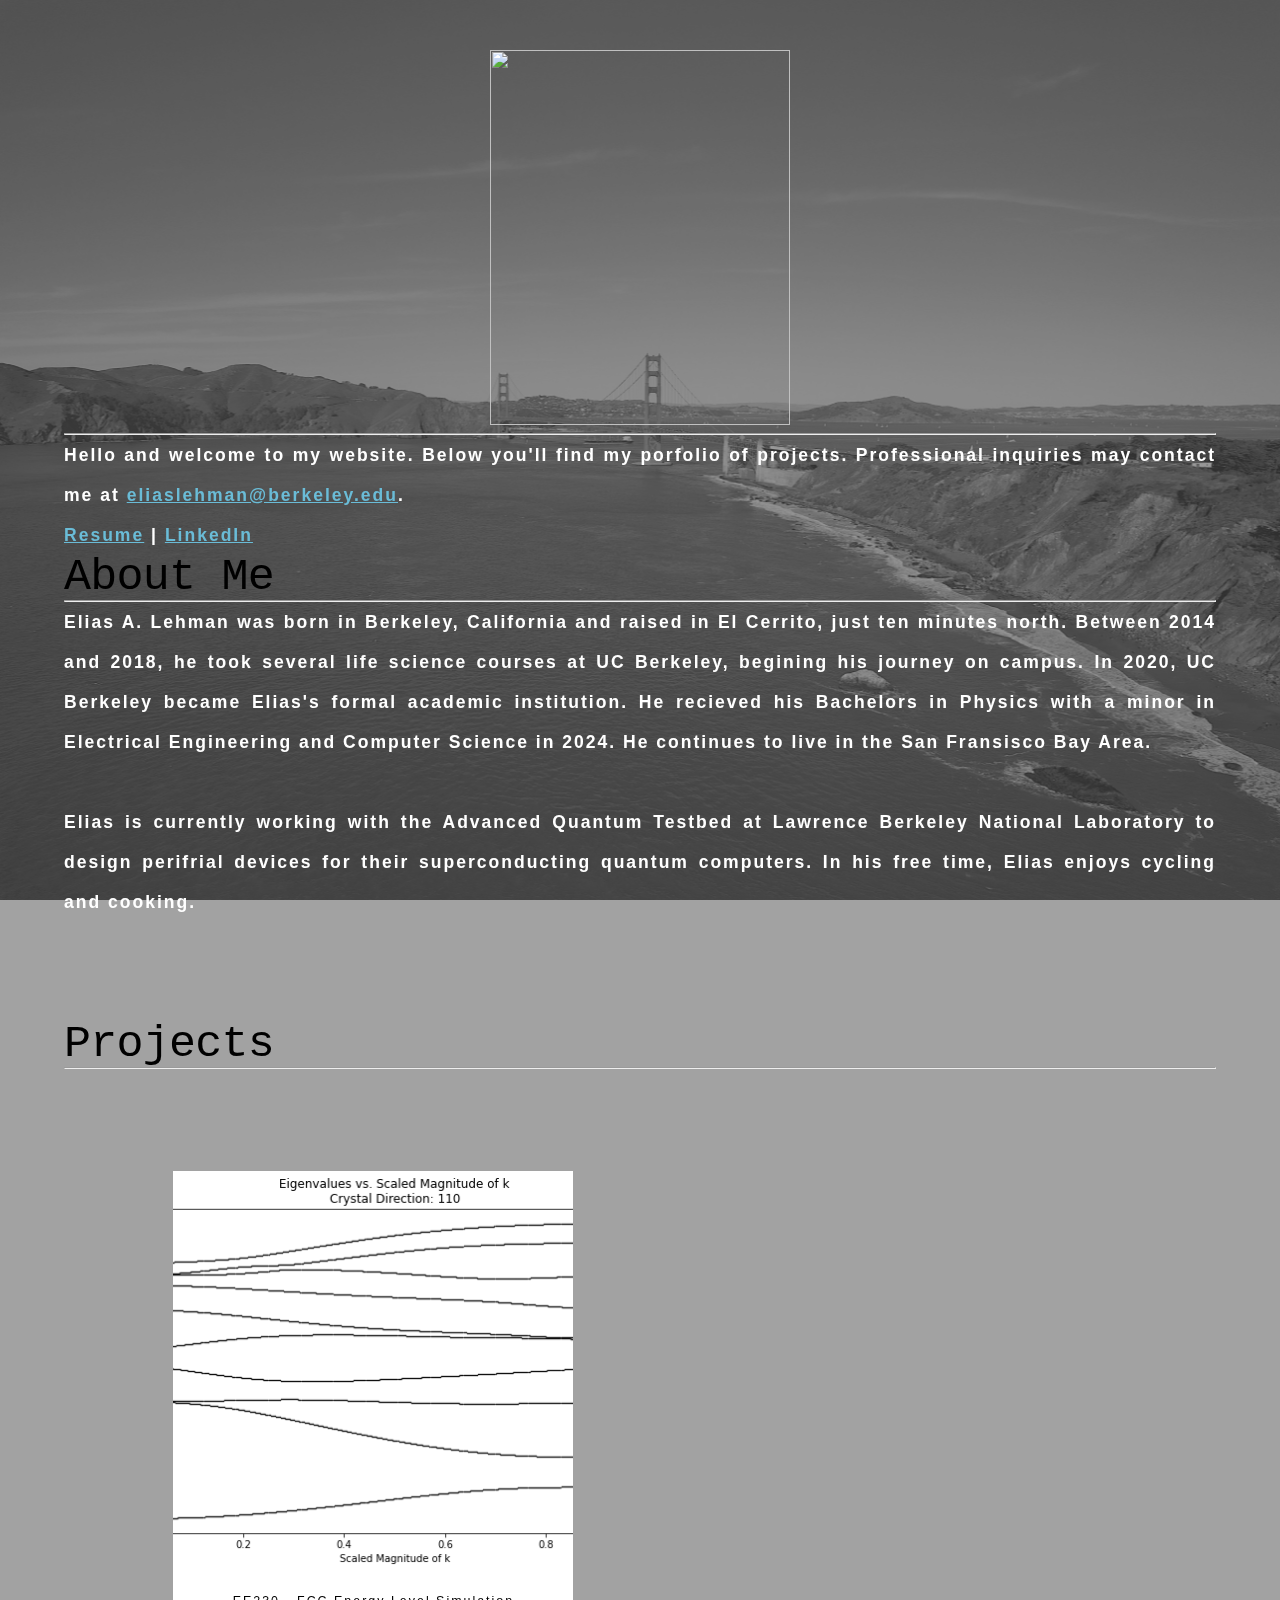
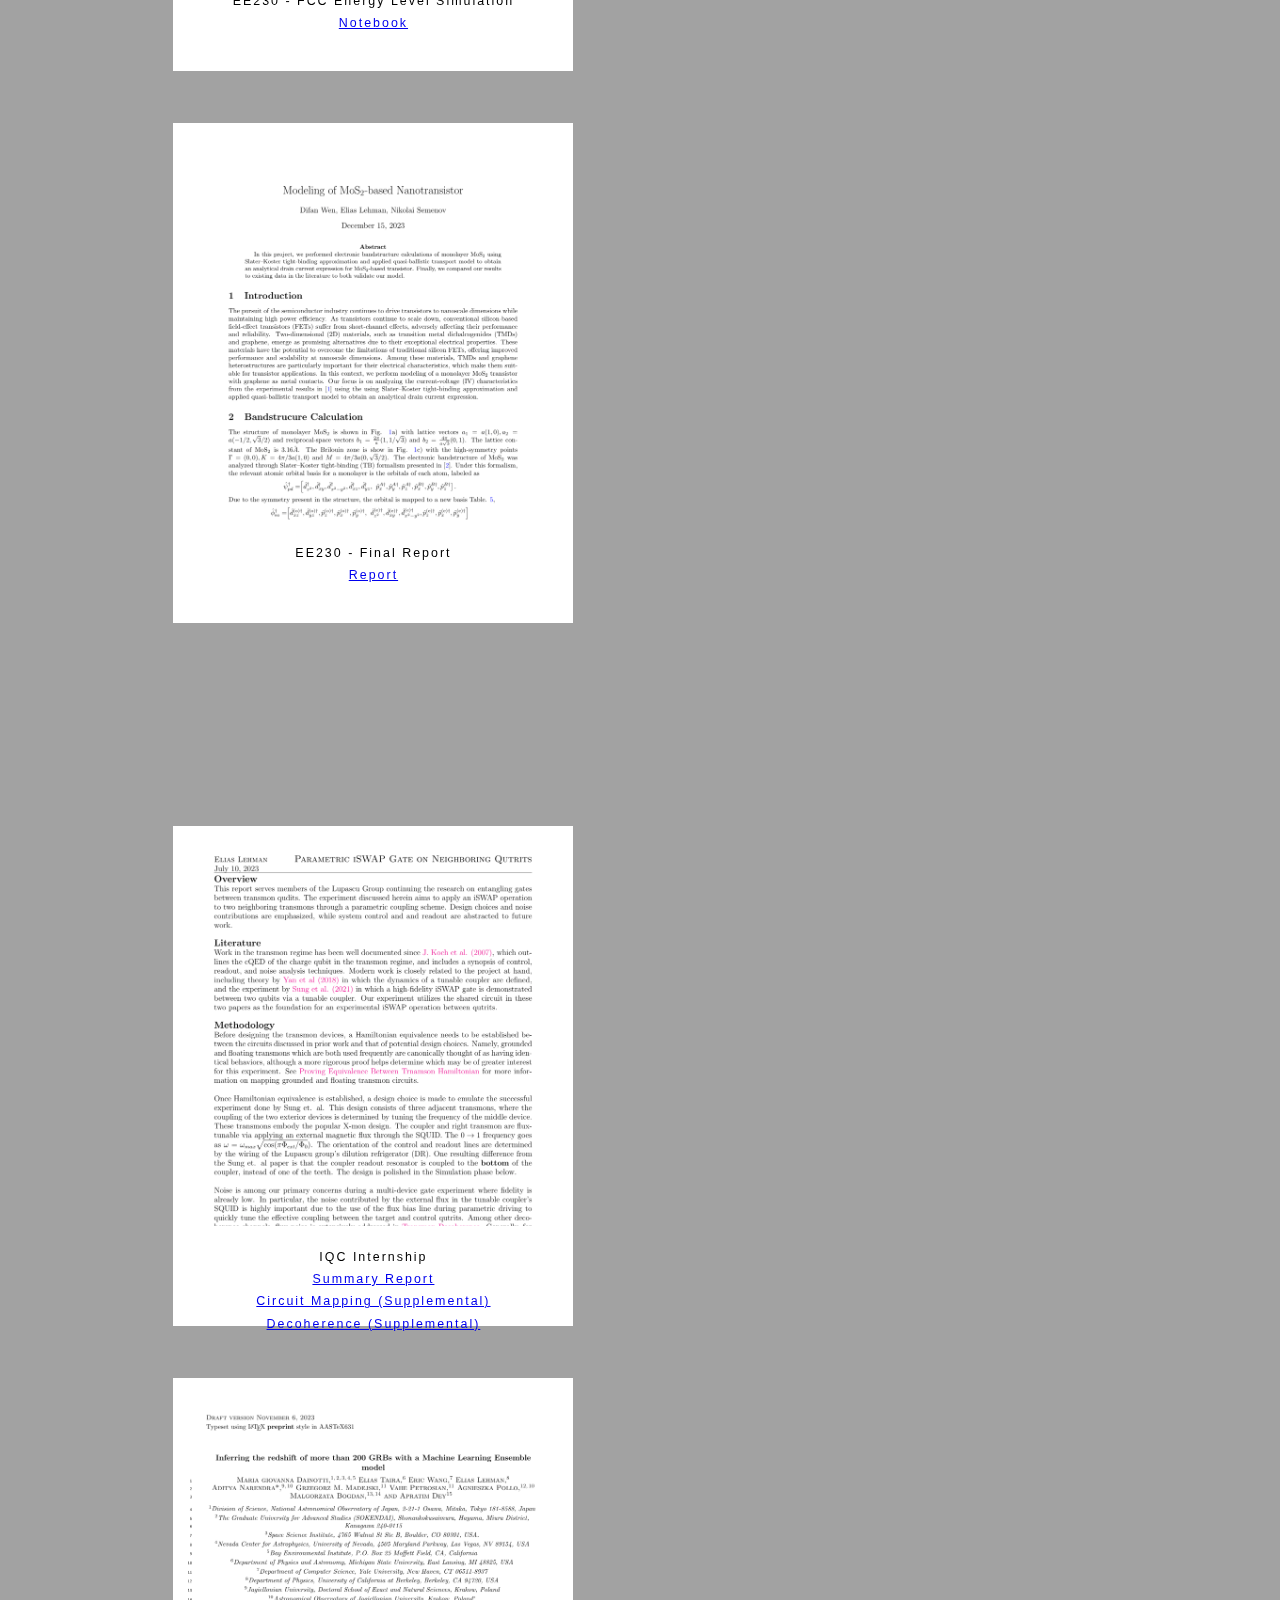
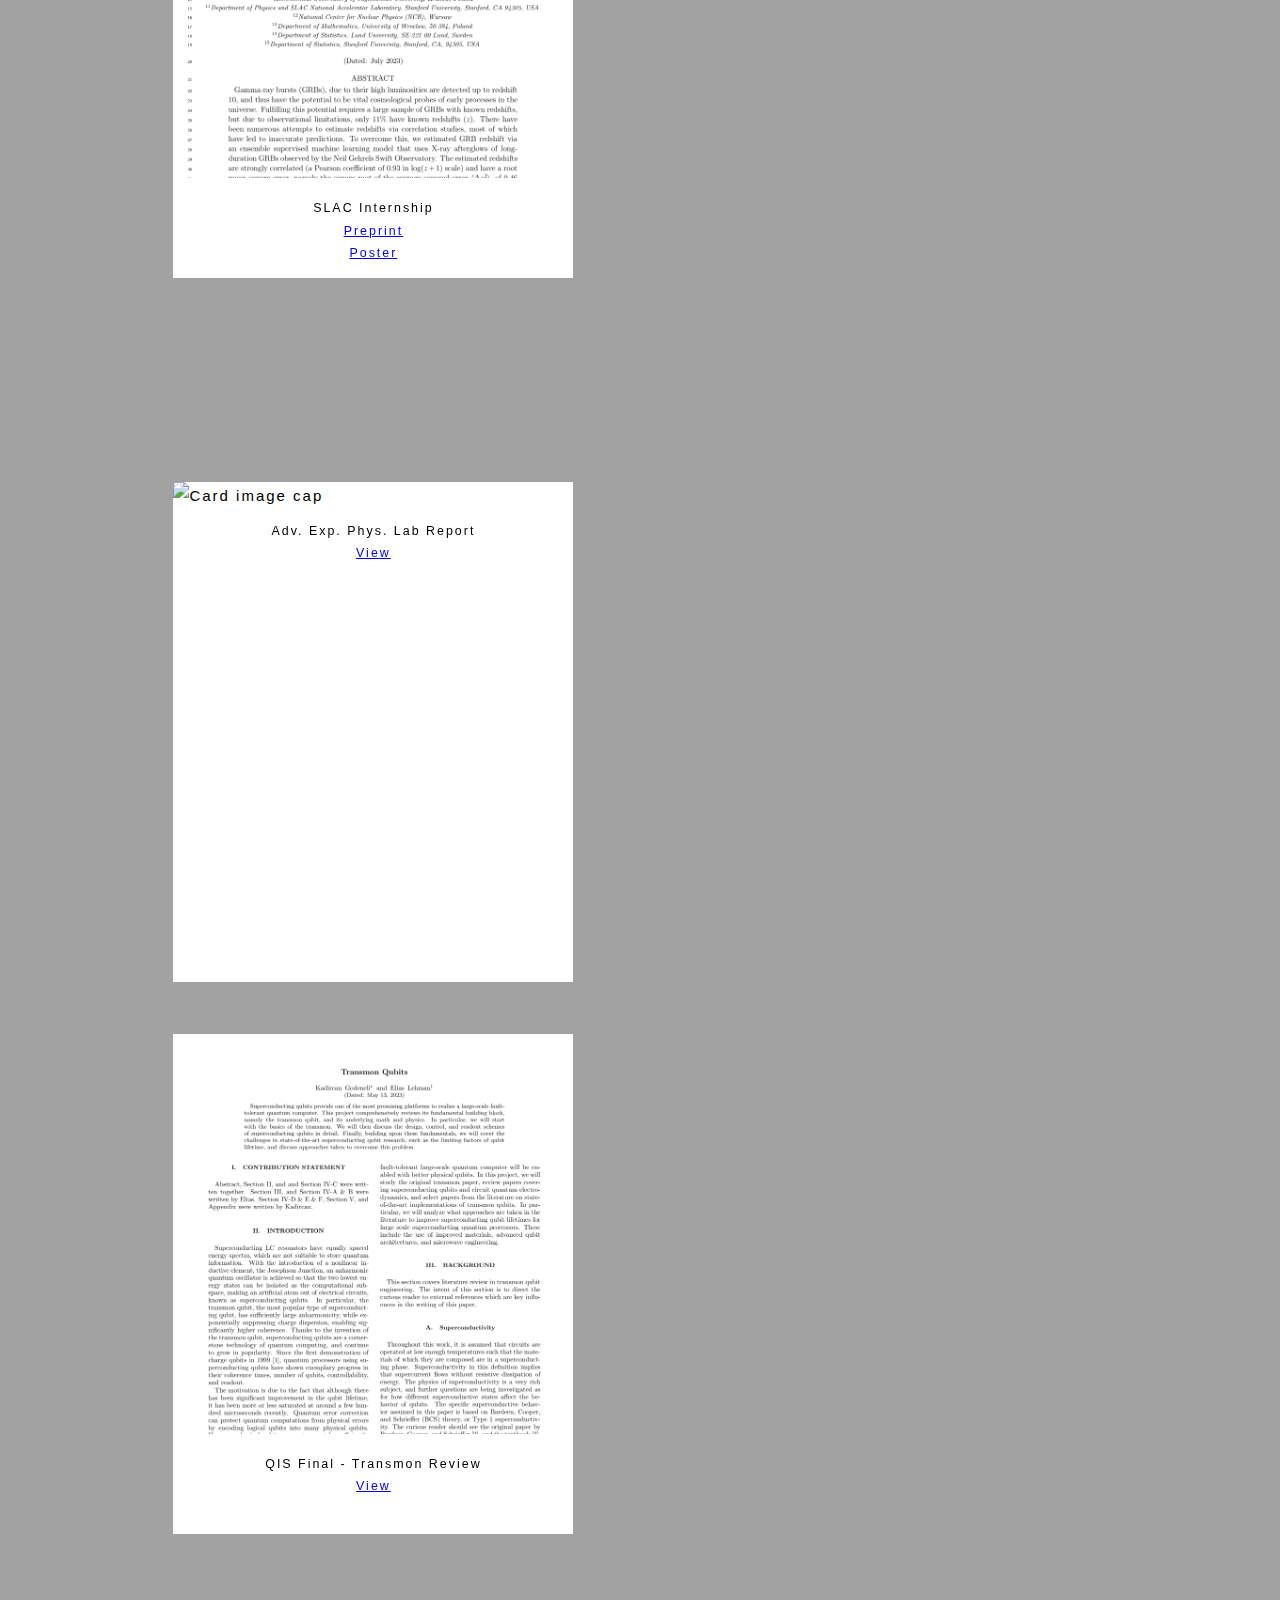
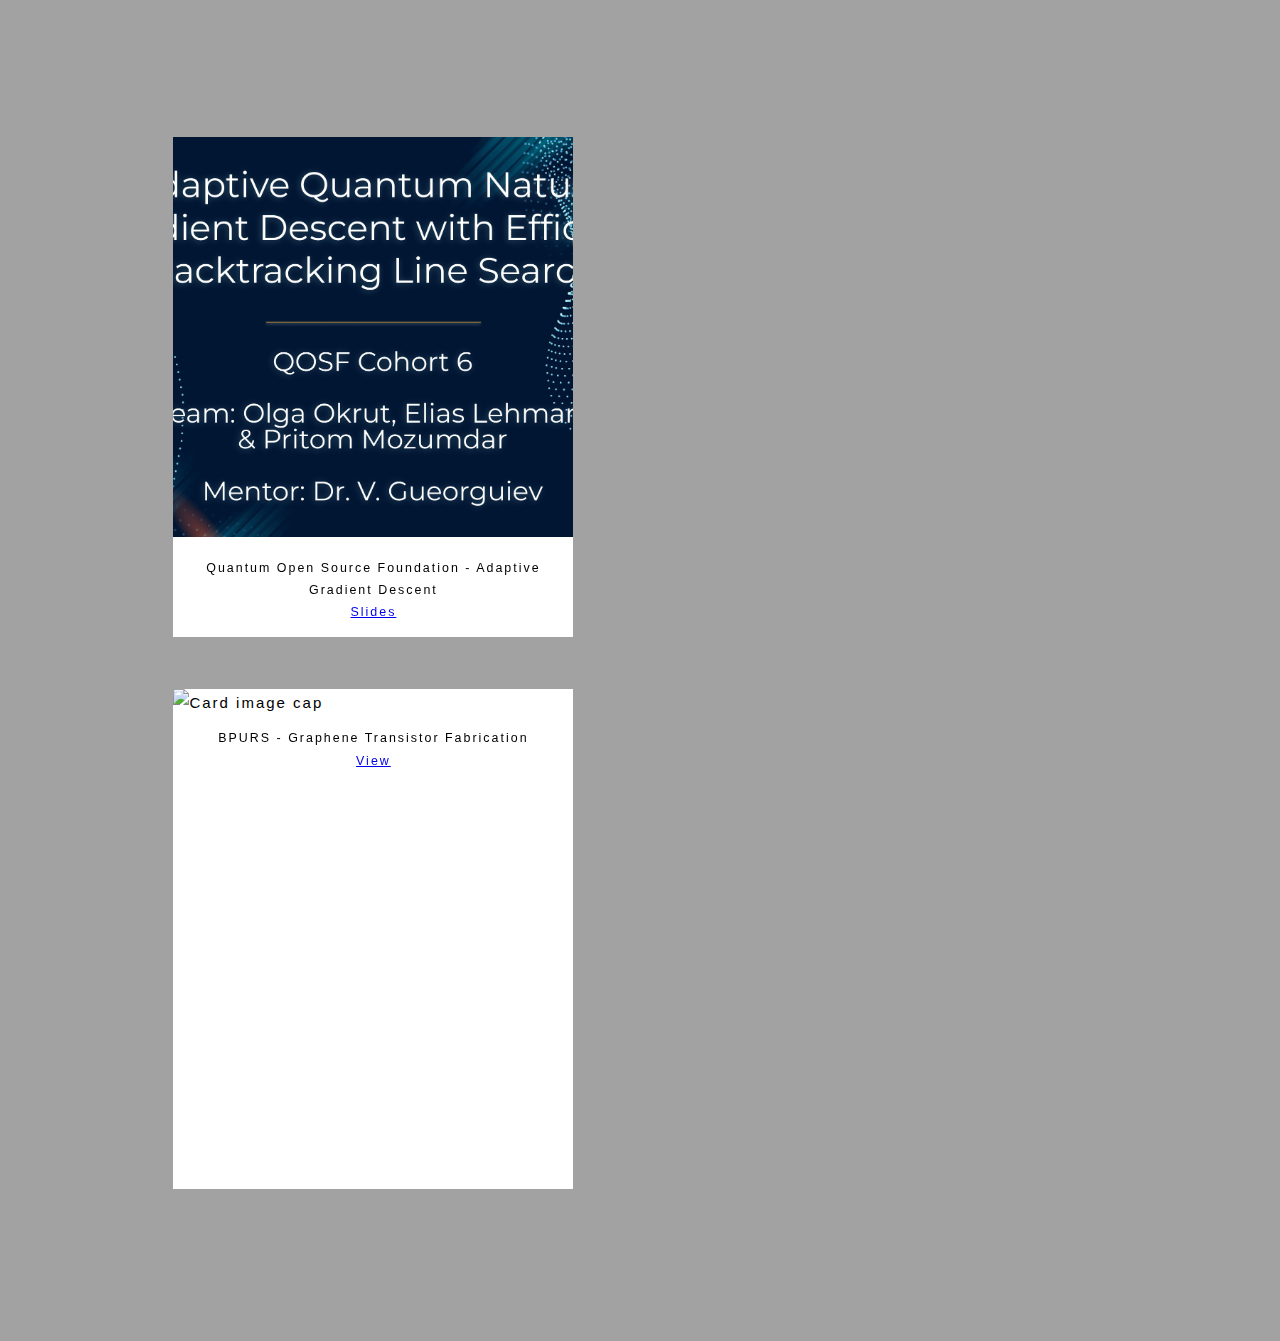
==== commit 6c977e26: "Reorg project files, change profile" ====
--- a/index.html
+++ b/index.html
@@ -36,7 +36,7 @@
             <img class="logo" style="object-fit: cover; position: fixed; width: 100%; height: 100%;" src="images/drone.jpeg">
             <div class="row" id="about">
                 <div class="col">
-                    <div style="text-align: center;"><img class="profile" src="images/Elias Lehman_2022101_212020_Zach Franzen.png"></div>
+                    <div style="text-align: center;"><img class="profile" src="images/Lehman_Headshot_Informal.jpg"></div>
                     <hr class="featurette-divider">
                     <h3 class="lead"> 
                         Hello and welcome to my website. Below you'll find my porfolio of projects. 
@@ -53,13 +53,14 @@
                     <h2 class="featurette-heading" style="font-size: 45px;">About Me</h2>
                     <hr class="featurette-divider">
                     <h3 class="lead"> 
-                        Born at Berkeley, Elias Lehman lives in the East San Fransisco Bay Area. 
-                        In 2014, he took a course in the UC Berkeley Valley Life Sciences Building, begining his journey on campus.
-                        It wasn't until 2020 that Elias made Berkeley his formal academic institution and began studying Physics and Electrical Engineering.
+                        Elias A. Lehman was born in Berkeley, California and raised in El Cerrito, just ten minutes north.
+                        Between 2014 and 2018, he took several life science courses at UC Berkeley, begining his journey on campus.
+                        In 2020, UC Berkeley became Elias's formal academic institution. He recieved his Bachelors in Physics with a minor in Electrical Engineering and Computer Science in 2024. 
+                        He continues to live in the San Fransisco Bay Area.
                         <br>
                         <br>
-                        Elias's research spans from quantum-limited amplifiers to cosmology with machine learning. 
-                        He currently working with the Advanced Quantum Testbed at Lawrence Berkeley National Laboratory to design a near quantum-limited amplifier.
+                        Elias is currently working with the Advanced Quantum Testbed at Lawrence Berkeley National Laboratory to design perifrial devices for their superconducting quantum computers. 
+                        In his free time, Elias enjoys cycling and cooking.
                     </h3>
                 </div>
             </div>
@@ -71,64 +72,64 @@
                     <div class="row" style="justify-content: space-around; background-color: rgba(255, 255, 255, 0)">
                         <div class="col">
                             <div class="rounded card">
-                                <img class="rounded img-fluid" src="projects/energy_levels.png" alt="Card image cap">
+                                <img class="rounded img-fluid" src="projects/EE230/energy_levels.png" alt="Card image cap">
                                 <div class="middle">A homework assignment for EE230: Solid State Electronics. The python notebook solves the first 10 energy levels in different directions of a face-centered cubic (FCC) crystal lattice given the lattice Hamiltonian parameters. The used parameters are for the Galium-Arsenide crystal.</div>
                                 <h5 class="card-text">EE230 - FCC Energy Level Simulation <br> <a href="https://colab.research.google.com/drive/10actd1ulpzlvIn1NAMb9qthOInbYZCXL#scrollTo=yKUzu2QhgU4m">Notebook</a></h5>
                             </div>
                         </div>
                         <div class="col">
                             <div class="rounded card">
-                                <img class="rounded img-fluid" src="projects/EE230C_Write_up.png" alt="Card image cap">
+                                <img class="rounded img-fluid" src="projects/EE230/EE230C_Write_up.png" alt="Card image cap">
                                 <div class="middle">The final report for EE230 -- analysis of an experiemental MoS2 transistor using models with a range of complexity.</div>
-                                <h5 class="card-text">EE230 - Final Report<br> <a href="projects/EE230C_Write_up.pdf">Report</a></h5>
+                                <h5 class="card-text">EE230 - Final Report<br> <a href="projects/EE230/EE230C_Write_up.pdf">Report</a></h5>
                             </div>
                         </div>
                     </div>
                     <div class="row" style="justify-content: space-around; background-color: rgba(255, 255, 255, 0)">
                         <div class="col">
                             <div class="rounded card">
-                                <img class="rounded img-fluid" src="projects/Qudit_Parametric_Gate_Report.png" alt="Card image cap">
+                                <img class="rounded img-fluid" src="projects/IQC/Qudit_Parametric_Gate_Report.png" alt="Card image cap">
                                 <div class="middle">While at the Institute for Quantum Computing in Waterloo, Ontario I wrote several suplemental reports to assist the Lupascu group in their research of superconducting qubits.</div>
-                                <h5 class="card-text">IQC Internship <br> <a href="projects/Qudit_Parametric_Gate_Report.pdf">Summary Report</a> <br> <a href="projects/Mapping_SC_Qubit_Hamiltonians.pdf">Circuit Mapping (Supplemental)</a> <br> <a href="projects/Transmon_Decoherence.pdf">Decoherence (Supplemental)</a> </h5>
+                                <h5 class="card-text">IQC Internship <br> <a href="projects/IQC/Qudit_Parametric_Gate_Report.pdf">Summary Report</a> <br> <a href="projects/IQC/Mapping_SC_Qubit_Hamiltonians.pdf">Circuit Mapping (Supplemental)</a> <br> <a href="projects/IQC/Transmon_Decoherence.pdf">Decoherence (Supplemental)</a> </h5>
                             </div>
                         </div>
                         <div class="col">
                             <div class="rounded card">
-                                <img class="rounded img-fluid" src="projects/X_ray_redshift_regression.png" alt="Card image cap">
+                                <img class="rounded img-fluid" src="projects/SLAC/X_ray_redshift_regression.png" alt="Card image cap">
                                 <div class="middle">This paper, written in the Summer of 2023 in collaboration with SLAC National Labs, is awaiting admission to the Astrophysical Journal (APJ).</div>
-                                <h5 class="card-text">SLAC Internship <br> <a href="projects/X_ray_redshift_regression.pdf">Preprint</a> <br> <a href="projects/SLAC SULI Poster Session  Summer 2023.png">Poster</a></h5>
+                                <h5 class="card-text">SLAC Internship <br> <a href="projects/SLAC/X_ray_redshift_regression.pdf">Preprint</a> <br> <a href="projects/SLAC/SLAC SULI Poster Session  Summer 2023.png">Poster</a></h5>
                             </div>
                         </div>
                     </div>
                     <div class="row" style="justify-content: space-around; background-color: rgba(255, 255, 255, 0)">
                         <div class="col">
                             <div class="rounded card">
-                                <img class="rounded img-fluid" src="projects/EE_130_IC_Devices.png" alt="Card image cap">
-                                <div class="middle">My final project to EE130: Integrated Circuit Devices was to simulate and analyze the properties of a given MOSFET architecture.</div>
-                                <h5 class="card-text">EE130 Final - MOSFET Simulation <br> <a href="projects/Qudit_Parametric_Gate_Report.pdf">View</a></h5>
+                                <img class="rounded img-fluid" src="projects/111B/Nonlinear_Dynamics_Chaos_Lab_Report.pdf" alt="Card image cap">
+                                <div class="middle">An enjoyed lab report from my final physics course. The report discussed introductory properties of chaos theory and non-linear dynamics.</div>
+                                <h5 class="card-text">Adv. Exp. Phys. Lab Report<br> <a href="projects/111B/Nonlinear_Dynamics_Chaos_Lab_Report.pdf">View</a></h5>
                             </div>
                         </div>
                         <div class="col">
                             <div class="rounded card">
-                                <img class="rounded img-fluid" src="projects/C191_Transmon_Qubits.png" alt="Card image cap">
-                                <div class="middle">The final project for CS191: Quantum Computing. I worked on a synopsis of the Transmon qubit, heavily inspired by the 2007 Koch et al. paper.</div>
-                                <h5 class="card-text">CS191 Final - Transmon Review <br> <a href="projects/C191_Transmon_Qubits.pdf">View</a></h5>
+                                <img class="rounded img-fluid" src="projects/C191/C191_Transmon_Qubits.png" alt="Card image cap">
+                                <div class="middle">The final project for CS191: Quantum Information Science and Technology. I worked on a synopsis of the Transmon qubit, heavily inspired by the 2007 Koch et al. paper.</div>
+                                <h5 class="card-text">QIS Final - Transmon Review <br> <a href="projects/C191/C191_Transmon_Qubits.pdf">View</a></h5>
                             </div>
                         </div>
                     </div>
                     <div class="row" style="justify-content: space-around; background-color: rgba(255, 255, 255, 0)">
                         <div class="col">
                             <div class="rounded card">
-                                <img class="rounded img-fluid" src="projects/Cohort 6 Slides.png" alt="Card image cap">
+                                <img class="rounded img-fluid" src="projects/QOSF/Cohort 6 Slides.png" alt="Card image cap">
                                 <div class="middle">A project done in Winter 2022 with the Quantum Open Source Foundation. Our team implemented an adaptive gradient descent for hybrid quantum-classical computing using IBM's qiskit library in Python.</div>
-                                <h5 class="card-text">Quantum Open Source Foundation - Adaptive Gradient Descent <br> <a href="projects/Cohort 6 Slides.pdf">Slides</a></h5>
+                                <h5 class="card-text">Quantum Open Source Foundation - Adaptive Gradient Descent <br> <a href="projects/QOSF/Cohort 6 Slides.pdf">Slides</a></h5>
                             </div>
                         </div>
                         <div class="col">
                             <div class="rounded card">
-                                <img class="rounded img-fluid" src="projects/BPURS Poster Session  Spring 2023.png" alt="Card image cap">
+                                <img class="rounded img-fluid" src="projects/BPURS/BPURS Poster Session  Spring 2023.png" alt="Card image cap">
                                 <div class="middle">I delivered this poster presentation as a final deliverable for the Berkeley Physics Undergraduate Research scholarship.</div>
-                                <h5 class="card-text">BPURS - Graphene Transistor Fabrication <br> <a href="projects/BPURS Poster Session  Spring 2023.pdf">View</a></h5>
+                                <h5 class="card-text">BPURS - Graphene Transistor Fabrication <br> <a href="projects/BPURS/BPURS Poster Session  Spring 2023.pdf">View</a></h5>
                             </div>
                         </div>
                     </div>
--- a/CSS/index.css
+++ b/CSS/index.css
@@ -21,9 +21,9 @@
 }
 
 .profile { 
-    height: 20em;
+    height: 25em;
     width: 20em;
-    border-radius: 50%;
+    /* border-radius: 50%; */
     object-fit: cover;
     animation: fadeIn 1s 1 forwards;
     -webkit-animation: fadeIn 1s 1 forwards;
@@ -73,7 +73,7 @@
 .row {
     align-items: center; 
     position: relative;
-    background-color: rgba(255, 255, 255, 0.55);
+    background-color: rgba(85, 85, 85, 0.55);
     padding: 50px 5%;
     animation: fadeIn 1s 1 forwards;
     -webkit-animation: fadeIn 1s 1 forwards;
@@ -99,6 +99,7 @@
 
 .lead {
     text-align: justify;
+    color: white;
 }
 
 .carousel-item {
